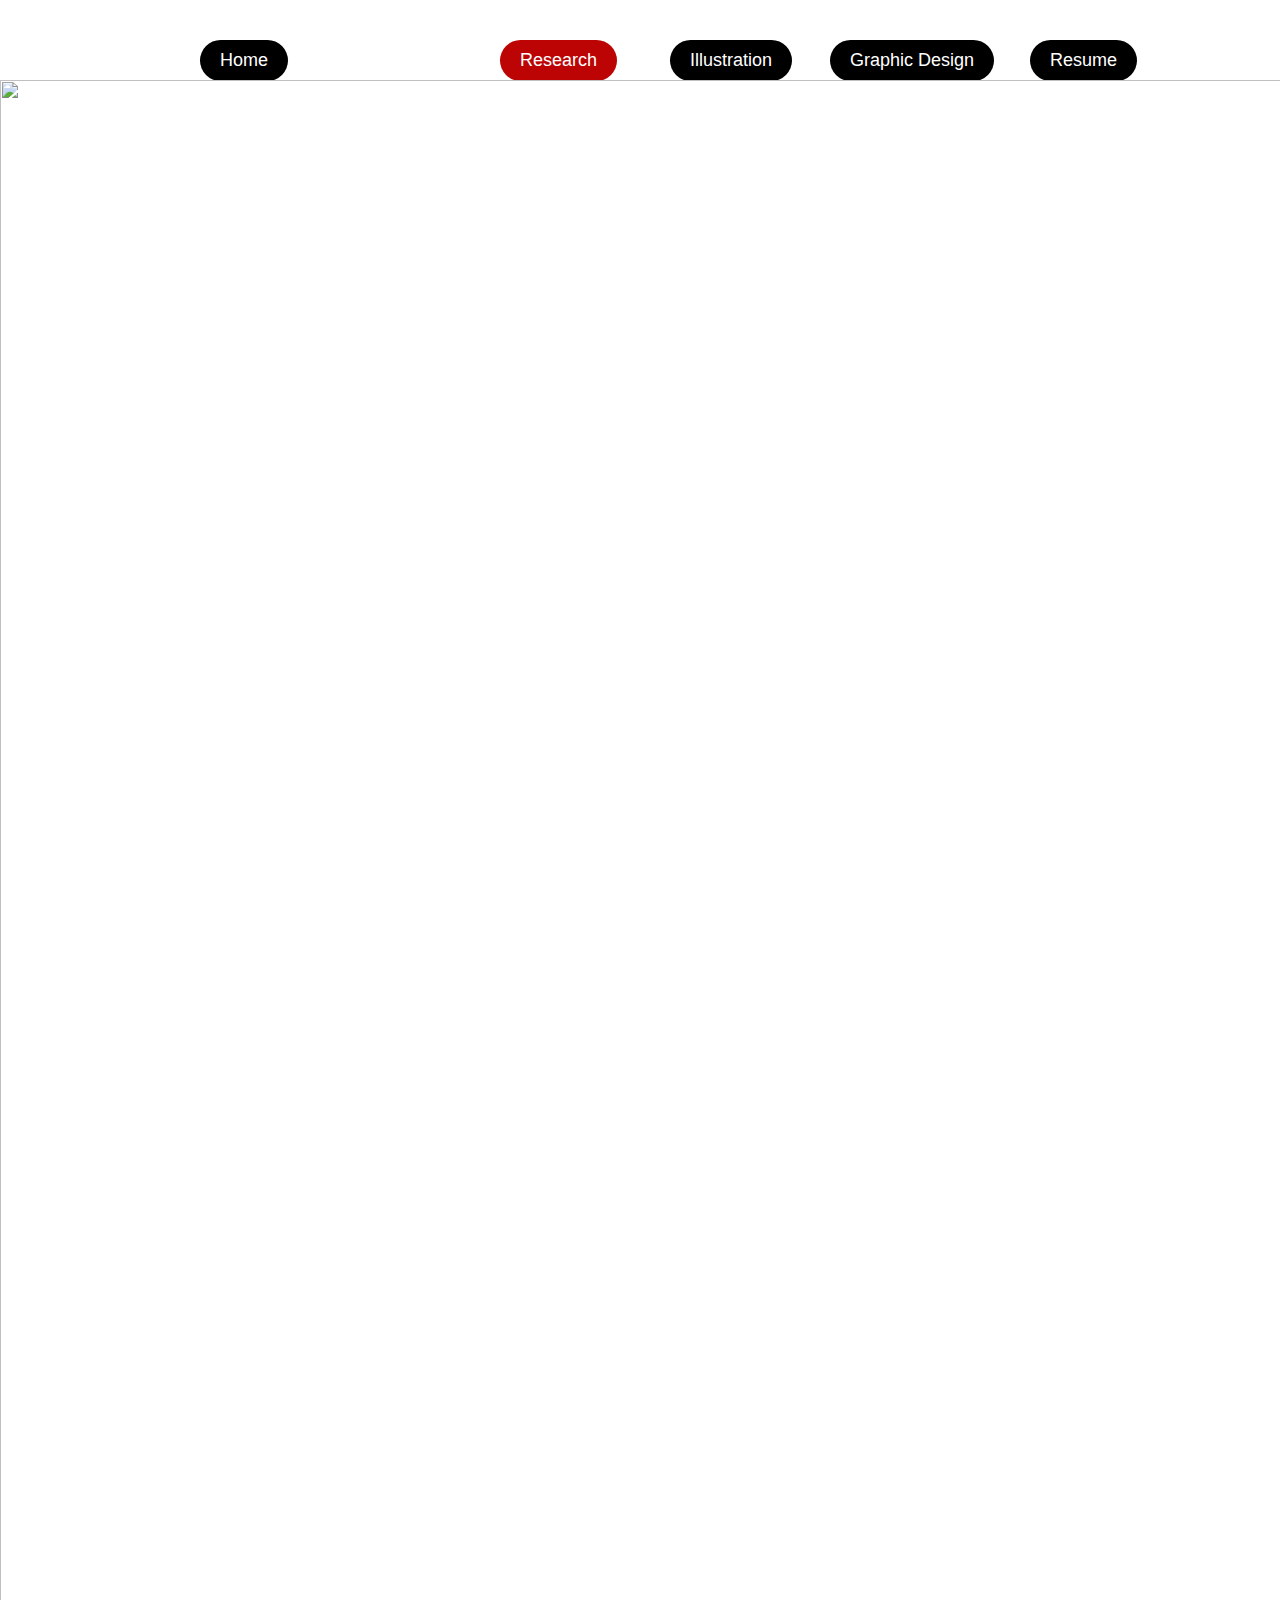
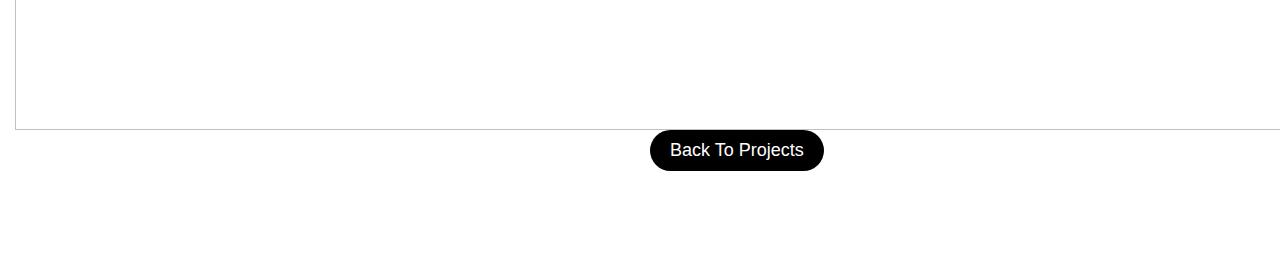
==== ame.html @ 7770cf58 "main" ====
<!DOCTYPE html>
<html>
<head>
	<meta charset="utf-8">
	<meta name="viewport" content="width=device-width, initial-scale=1">
	<title> Megha Kashyap-UX portfolio</title>
	<link rel="stylesheet" type="text/css" href="style2.css">
</head>
<body>
  
  <div id="header"> </div>

  <a href="UXportfolio.html">  <button class="home"> Home </button> </a>
  <a href="resume.html"> <button class="resume"> Resume </button> </a>
  <a href=""> <button class="res"> Research </button> </a>
  <a href="illustration.html"> <button class="ill"> Illustration </button> </a>
  <a href=""> <button class="gd"> Graphic Design </button> </a>

   
   
    </div>

<div class="ame">
    <img class="ame1" src="/Users/meghaakashyap/Documents/portfoilio/ame-05.png"> </img>
    <img class="ame2" src="/Users/meghaakashyap/Documents/portfoilio/ame-06.png"> </img>
    <img class="ame3" src="/Users/meghaakashyap/Documents/portfoilio/ame-07.png"> </img>

    <a href="research.html"> <button class="btp1"> Back To Projects </button>

</div>
---- style2.css ----
body {
            margin: 0;
            padding: 0;
            display: flex;
            justify-content: center; /* Align horizontally */
            align-items: center;    /* Align vertically */
            height: 100vh;         /* Full viewport height */
               
            box-sizing: border-box;
        }

.body {
            max-width: 90%; /* Ensure content adapts to screen size */
            padding: 20px;
            background: #f9f9f9;
            border-radius: 8px;
            box-shadow: 0 4px 6px rgba(0, 0, 0, 0.1);
        }





#header {

    height: 120px;
	width: 1500px;
	position: absolute;
	top: 0px;
	left: 0px;
	background-color: ##F1F1F1;
	
}



button{
	color: #FFFFFF;
	background-color: #000000;
	font-family: sans-serif;
	font-size: 18px;
	font-weight: normal;
	border-radius: 25px;
	border: none;
	padding: 10px 20px 10px 20px;

}

button.home {
	position: absolute;
	top: 40px;
	left: 200px;
}

.home:hover {
	background-color: #BC0404;
}

button.resume {
	position: absolute;
	top: 40px;
	left: 1030px;
}



.email:hover {
	background-color: #BC0404;
}


}

.otherwork:hover {
 background-color: #BC0404;
}

button.ow {

	position: absolute;
	top: 40px;
	left: 1520px;
}


}

.ow:hover{
	background-color: #BC0404;
}

.resume:hover{
	background-color: #BC0404;
}

button.res {
	position: absolute;
	top: 40px;
	left: 500px;
	background-color: #BC0404;
}



button.ill {
	position: absolute;
	top: 40px;
	left: 670px;
}

.ill:hover{
	background-color: #BC0404;
}




.ill:hover{
	background-color: #BC0404;
}

button.gd {
	position: absolute;
	top: 40px;
	left: 830px;
} 

.gd:hover {
	background-color: #BC0404;
}


button.gd2 {
	position: absolute;
	top: 40px;
	left: 830px;
	background-color: #BC0404;
} 




button.ill2 {
	position: absolute;
	top: 40px;
	left: 670px;
	background-color: #BC0404;
}

button.ill3 {
	position: absolute;
	top: 40px;
	left: 670px;
	
}

.ill3:hover{
	background-color: #BC0404;
}

button.res2 {
	position: absolute;
	top: 40px;
	left: 500px;
}

.res2:hover{
	background-color: #BC0404;
}







div.square1 {
	position: absolute;
	top: 150px;
	left: 0px;
	height: 290px;
	width: 1500px;
	background-color: #E6E6E6;
}


p.news {
    position: absolute;
	top: 0px;
	left: 200px;
	font-size: 40px;
	font-weight: normal;
	letter-spacing: 1px;
}


img.n1 {
	position: absolute;
	top: 30px;
	left: 600px;
	height: 230px;
	weidth: 230px;

}

p.ndes {
	position: absolute;
	top: 100px;
	left: 200px;
	font-size: 20px;
	line-height: 26px;

	
}

p.ndes1 {
	position: absolute;
	top: 100px;
	left: 200px;
	font-size: 20px;
	line-height: 26px;

	
}

img.n2 {
 
position: absolute;
	top: 30px;
	left: 930px;
	height: 230px;
	weidth: 230px;
}


.nh {
	font-weight: bold;
}








div.Publicengagements {
	position: absolute;
	left: 0px;
	top: 450px;
	height: 900px;
	width: 1500px;
	align-content: center;
	background-color: #FFFFFF;
}



p.AME {
	position: absolute;
	top: 80px;
	left: 800px;
	height: 290px;
	width: 780Px;
	font-size: 40px;
	font-weight: bold;
}


img.pe1 {
	position: absolute;
	top: 80px;
	left: 200px;
	align-content: center;
	height: 320px;
	width: 480px;
}



p.pdes {
	position: absolute;
	top: 150px;
	left: 800px;
	font-size: 18px;
	line-height: 25px;
}

p.achievement {
	position: absolute;
	top: 200px;
	left: 800px;
	font-size: 18px;
	font-style: italic;
	line-height: 25px;
	
}

.a1 {
	font-weight: bold;
}


button.vp3 {
	position: absolute;
	left: 800px;
	top: 290px;
	align-content: center;
	padding: 10px 170px 10px 170px;
}

.vp3:hover {
	background-color:#869140;
}







div.ame {
	position: absolute;
	left: 0px;
	top: 80px;
	height: 6600px;
	width: 1500px;
	align-content: center;
	background-color: #FFFFFF;
}

img.ame1 {
	position: absolute;
	top: 0px;
	left: 0px;
	align-content: center;
	height: 2300px;
	width: 1400px;
	align-content: center;
}

img.ame2 {
	position: absolute;
	top: 2300px;
	left: 0px;
	align-content: center;
	height: 2000px;
	width: 1400px;
}

img.ame3 {
	position: absolute;
	top: 4350px;
	left: 15px;
	align-content: center;
	height: 2100px;
	width: 1400px;
}

button.btp1 {
	position: absolute;
	top: 6450px;
	left: 650px;
	align-content: center;
	padding: 10px 20px 10px 20px;
	
}

.btp1:hover {
	background-color: #BC0404;
}








div.square2 {
	position: absolute;
	top: 450px;
	left: 0px;
	height: 750px;
	width: 1450px;
	background-color: #FFFFFF;

}

p.BC {
    position: absolute;
	top: 0px;
	left: 580px;
	font-size: 40px;
	font-weight: normal;
	letter-spacing: 1px;
	color: #575959;
}

img.bc1 {
	position: absolute;
	top: 150px;
	left: 200px;
	height: 500px;
	width: 370Px;
	
}


img.bc3 {
	position: absolute;
	top: 150px;
	left: 600px;
	height: 500px;
	width: 370Px;
}




p.mdes1 {
	position: absolute;
	top: 300px;
	left: 1000px;
	font-size: 19px;
	font-weight: normal;
	letter-spacing: 0px;
	line-height: 32px;
}
















div.vsp {
	position: absolute;
	top: 860px;
	left: 0px;
	height: 300px;
	width: 1400px;
	background-color: #FFFFFF;
}



p.vsp {
	position: absolute;
	top: 80px;
	left: 800px;
	height: 290px;
	width: 780Px;
	font-size: 40px;
	font-weight: bold;
}


img.vsp {
	position: absolute;
	top: 80px;
	left: 200px;
	align-content: center;
	height: 320px;
	width: 480px;
	border: grey;
	border-width: 20px;
}



p.vdes {
	position: absolute;
	top: 150px;
	left: 800px;
	font-size: 18px;
	line-height: 25px;
}

p.vachievement {
	position: absolute;
	top: 220px;
	left: 800px;
	font-size: 18px;
	font-style: italic;
	line-height: 25px;
	
}

.a1 {
	font-weight: bold;
}


button.vp4 {
	position: absolute;
	left: 800px;
	top: 290px;
	align-content: center;
	padding: 10px 170px 10px 170px;
}

.vp4:hover {
	background-color: #6F8299;
}

.b1 {
	font-weight: bold;
}




div.vsp1 {
	position: absolute;
	top: 100px;
	left: 0px;
	height: 6600px;
	width: 1500px;
	background-color: #FFFFFF;
}

img.v1 {
	position: absolute;
	top: 0px;
	left: 0px;
	align-content: center;
	height: 700px;
	width: 1500px;
}

p.vd {
	position: absolute;
	top: 1200px;
	left: 500px;
	align-content: center;
	
}

img.v2 {
	position: absolute;
	top: 750px;
	left: 400px;
	align-content: center;
	height: 400px;
	width: 600px;
}


img.v3 {
	position: absolute;
	top: 1200px;
	left: 0px;
	align-content: center;
	height: 750px;
	width: 1400px;
}


img.v4 {
	position: absolute;
	top: 1900px;
	left: 0px;
	align-content: center;
	height: 700px;
	width: 1400px;
}


img.v5 {
	position: absolute;
	top: 2600px;
	left: 0px;
	align-content: center;
	height: 1900px;
	width: 1400px;
}

img.v6 {
	position: absolute;
	top: 4500px;
	left: 20px;
	align-content: center;
	height: 1900px;
	width: 1400px;
}











div.footer2 {
	height: 100px;
	width: 1500px;
	position: absolute;
	top: 1500px;
	left: 0px;
	background-color: #FFFFFF;
}

p.l {

	font-size: 18px;
	position: absolute;
	top: 20px;
	left: 150px;
}

p.g {
	font-size: 18px;
	position: absolute;
	top: 20px;
	left: 300px;
}

p.i {
	font-size: 18px;
	position: absolute;
	top: 20px;
	left: 600px;
}

p.p{
	font-size: 18px;
	position: absolute;
	top: 20px;
	left: 745px;
}









div.footer3 {
	height: 100px;
	width: 1500px;
	position: absolute;
	top: 2450px;
	left: 0px;
	background-color: #FFFFFF;
}

p.l {

	font-size: 18px;
	position: absolute;
	top: 20px;
	left: 150px;
}

p.g {
	font-size: 18px;
	position: absolute;
	top: 20px;
	left: 300px;
}

p.i {
	font-size: 18px;
	position: absolute;
	top: 20px;
	left: 600px;
}

p.p{
	font-size: 18px;
	position: absolute;
	top: 20px;
	left: 745px;
}








div.footer5 {
	height: 100px;
	width: 1400px;
	position: absolute;
	top: 750px;
	left: 0px;
	background-color: #FFFFFF;
}

p.l {

	font-size: 18px;
	position: absolute;
	top: 20px;
	left: 150px;
}

p.g {
	font-size: 18px;
	position: absolute;
	top: 20px;
	left: 300px;
}

p.i {
	font-size: 18px;
	position: absolute;
	top: 20px;
	left: 600px;
}

p.p{
	font-size: 18px;
	position: absolute;
	top: 20px;
	left: 745px;
}














div.exhibits {
	position: absolute;
	left: 0px;
	top: 1200px;
	height: 1300px;
	width: 1500px;
	align-content: center;
	background-color: #F1F1F1;
}



p.exname {
	position: absolute;
	top: 50px;
	left: 800px;
	font-size: 35px;
	font-weight: bold;
	align-content: center;
}

p.exdes {
	position: absolute;
	top: 150px;
	left: 800px;
	font-size: 18px;
	line-height: 25px;
}

p.exorg {
	position: absolute;
	top: 220px;
	left: 800px;
	font-size: 18px;
	font-style: italic;
	line-height: 25px;
}

.ex1 {
	font-weight: bold;
}

.ex2 {
	font-weight: bold;
}

img.ex{
	position: absolute;
	top: 80px;
	left: 200px;
	align-content: center;
	height: 300px;
	width: 450px;
}

button.vp4 {
	position: absolute;
	left: 800px;
	top: 330px;
	align-content: center;
	padding: 10px 155px 10px 155px;
}

.vp4:hover {
	background-color: #9D6B45;
}

img.a4c1 {
	position: absolute;
	top: 150px;
	align-content: center;
	height: 3350px;
	width: 1450Px;
}

img.a4c2 {
	position: absolute;
	top: 3600px;
	align-content: center;
	height: 3200px;
	width: 1450Px;
}

img.a4c3 {
	position: absolute;
	top: 6700px;
	align-content: center;
	height: 2400px;
	width: 1450Px;
}

button.btp3 {
	position: absolute;
	left: 500px;
	top: 9050px;
	align-content: center;
	padding: 10px 140px 10px 140px;
}

.btp3:hover {
background-color: #BC0404;
}









div.gdes {
	position: absolute;
	left: 0px;
	top: 150px;
	height: 500px;
	width: 1500px;
	align-content: center;
	background-color: #F1F1F1;
}


p.ds {
	position: absolute;
	top: 100px;
	left: 800px;
	font-size: 30px;
	font-weight: normal;
	letter-spacing: 0.2px;
	line-height: 24px;
	font-weight: bold;
}

p.dsdes {
	position: absolute;
	top: 150px;
	left: 800px;
	font-size: 16px;

}

img.ds {
	position: absolute;
	top: 80px;
	left: 150px;
	align-content: center;
	height: 280px;
	width: 570px;
}

p.dsorg {
	position: absolute;
	top: 200px;
	left: 800px;
	font-size: 16px;
	font-weight: bold;

}

button.vp7 {
	position: absolute;
	top: 260px;
	left: 800px;
	padding: 10px 155px 10px 155px;
}

.vp7:hover{
	background-color: #A0BA64;
}

div.gdes1 {
	position: absolute;
	left: 0px;
	top: 150px;
	height: 6500px;
	width: 1500px;
	align-content: center;
	background-color: #FFFFFF;
}

img.ds1 {
	position: absolute;
	top: 100px;
	align-content: center;
	height: 2000px;
	width: 1450Px;
}

img.ds2 {
	position: absolute;
	top: 2100px;
	align-content: center;
	height: 2000px;
	width: 1450Px;
}

img.ds3 {
	position: absolute;
	top: 4100px;
	align-content: center;
	height: 2000px;
	width: 1450Px;
}


button.btp5 {
	position: absolute;
	top: 6300px;
	left: 650px;
	padding: 10px 20px 10px 20px;
}

.btp5:hover {
	background-color: #BC0404;
}










button.vs1 {
	
	position: absolute;
	top: 660px;
	left: 800px;
	padding: 10px 155px 10px 155px;
}

.vs1:hover {
	background-color: #69989F;
}

h2 {
	position: absolute;
	top: 30px;
	left: 500px;
	font-size: 40px;
	font-weight: normal;
	letter-spacing: 1px;
}


img.fr1 {
	position: absolute;
	top: 150px;
	align-content: center;
	height: 3350px;
	width: 1450Px;
}

img.fr2 {
	position: absolute;
	top: 3500px;
	align-content: center;
	height: 3350px;
	width: 1450Px;
}

img.fr3 {
	position: absolute;
	top: 6800px;
	align-content: center;
	height: 3350px;
	width: 1450Px;
}








img.vs {
	position: absolute;
	top: 880px;
	left: 200px;
	height: 290px;
	width: 450Px;
}

p.vs {
	position: absolute;
	top: 880px;
	left: 800px;
	font-size: 30px;
	font-weight: normal;
	letter-spacing: 0.2px;
	line-height: 24px;
	font-weight: bold;
}

p.vsdes {
	position: absolute;
	top: 930px;
	left: 800px;
	font-size: 18px;
	font-weight: normal;
	letter-spacing: 0px;
	line-height: 24px;
}



button.vp6 {
	
	position: absolute;
	top: 1070px;
	left: 800px;
	padding: 10px 155px 10px 155px;
}

.vp6:hover {
	background-color: #69989F;
}

.vsb {
	font-weight: bold;
}






p.rs {
	position: absolute;
	top: 500px;
	left: 800px;
	font-size: 30px;
	font-weight: normal;
	letter-spacing: 0.2px;
	line-height: 24px;
	font-weight: bold;
}

p.rsdes {
	position: absolute;
	top: 550px;
	left: 800px;
	font-size: 18px;
	font-weight: normal;
	letter-spacing: 0px;
	line-height: 24px;
}

.rsb {
font-weight: bold;
}



button.vp5 {
	
	position: absolute;
	top: 700px;
	left: 800px;
	padding: 10px 155px 10px 155px;
}

.vp5:hover {
	background-color: #99C5C5;
}

img.rs {
	position: absolute;
	top: 490px;
	left: 200px;
	height: 290px;
	width: 450Px;
}

img.val1 {
	position: absolute;
	top: 150px;
	align-content: center;
	height: 1750px;
	width: 1450Px;
}

img.val2 {
	position: absolute;
	top: 1800px;
	align-content: center;
	height: 1800px;
	width: 1450Px;
}

img.val3 {
	position: absolute;
	top: 3650px;
	align-content: center;
	height: 2400px;
	width: 1450Px;
}

button.btp4 {
	position: absolute;
	left: 500px;
	top: 6100px;
	align-content: center;
	padding: 10px 140px 10px 140px;
}

.btp4:hover {
	background-color: #BC0404;
}

button.btp2 {
	position: absolute;
	left: 500px;
	top: 10100px;
	align-content: center;
	padding: 10px 140px 10px 140px;
}

.btp2:hover {
	background-color: #BC0404;
}
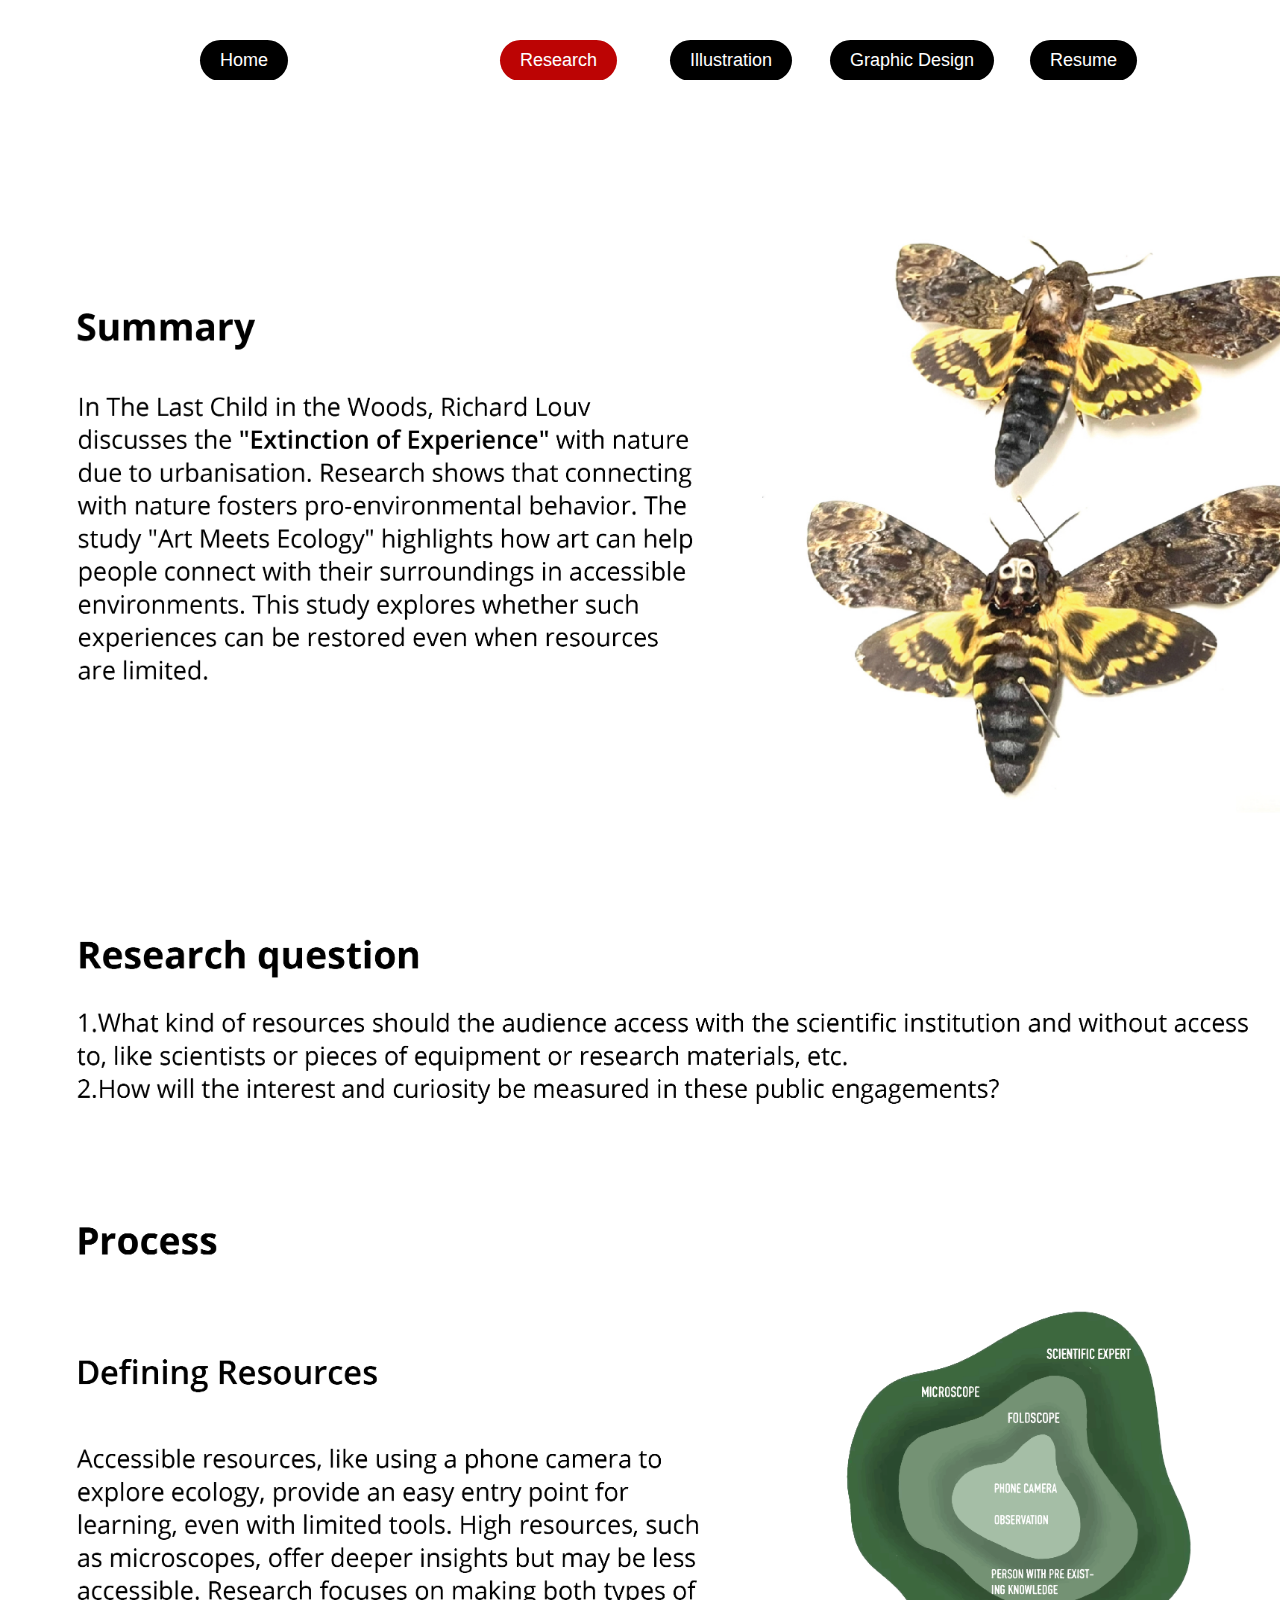
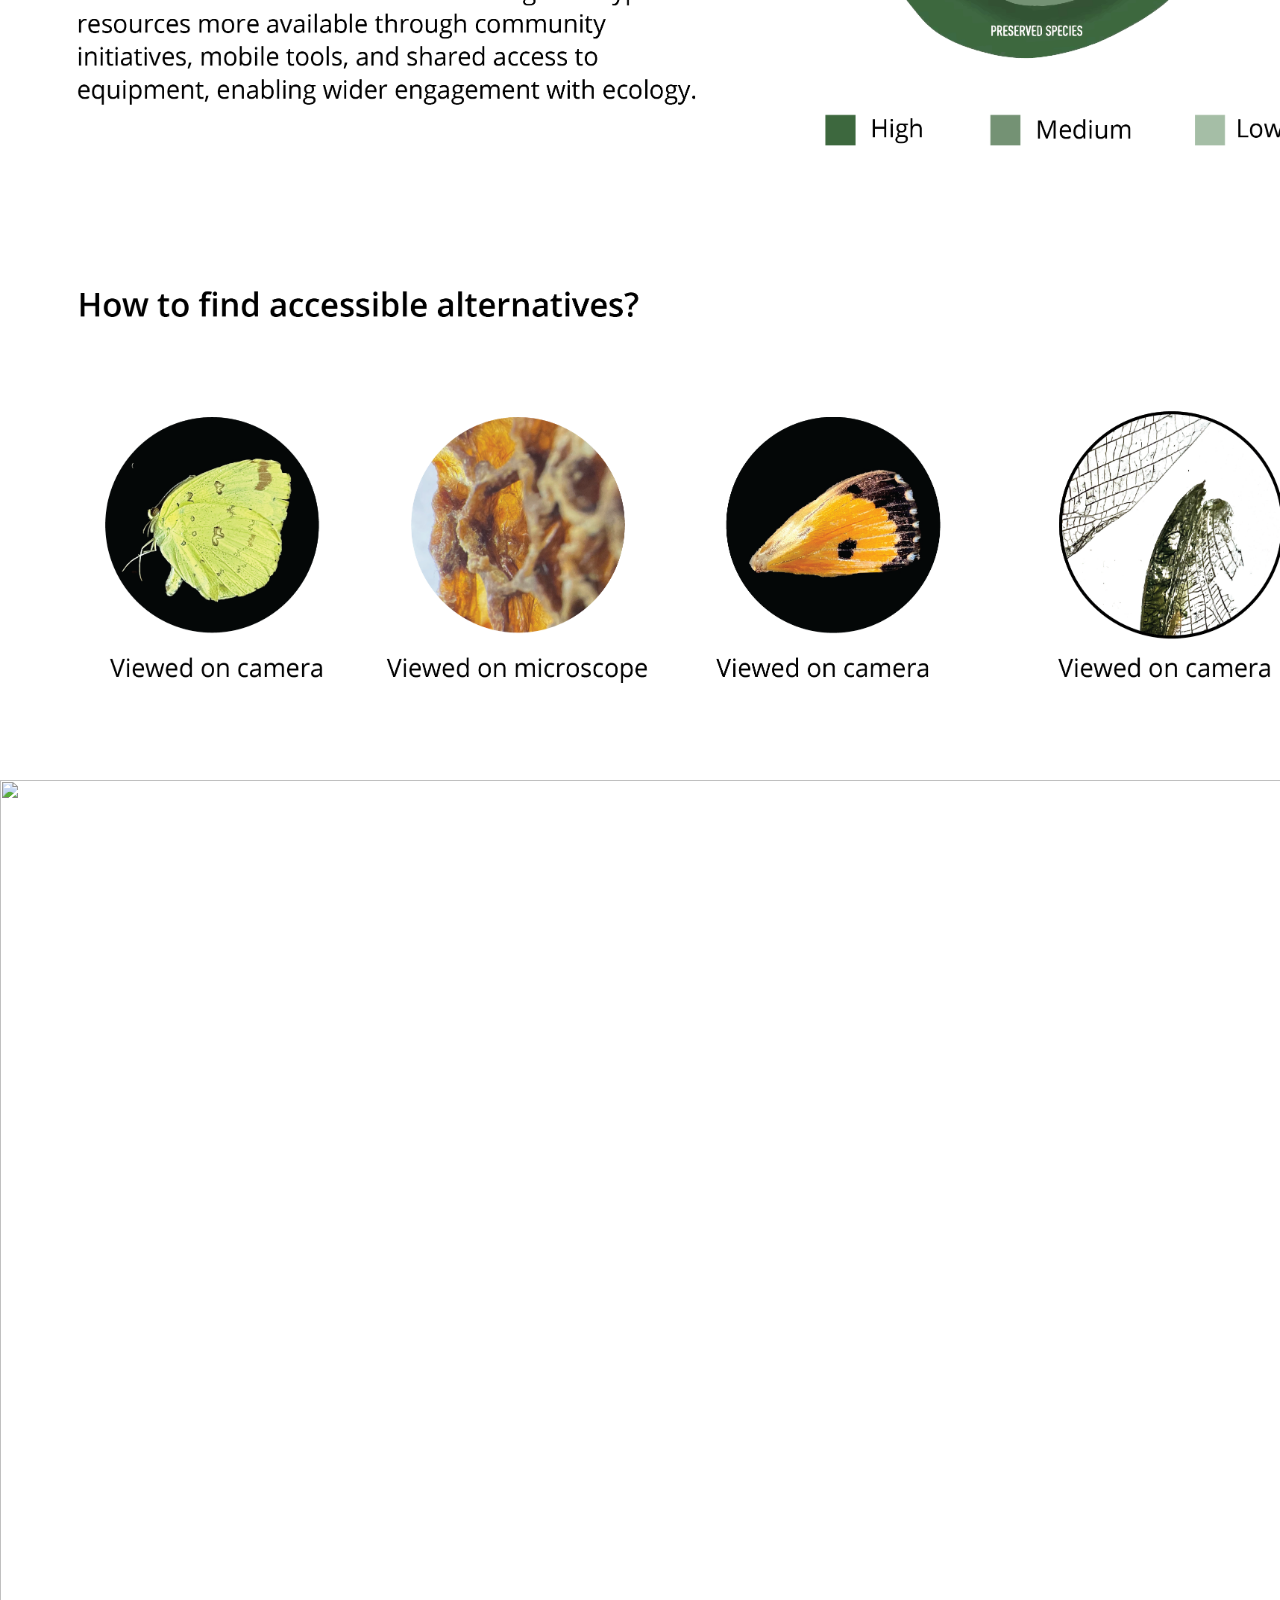
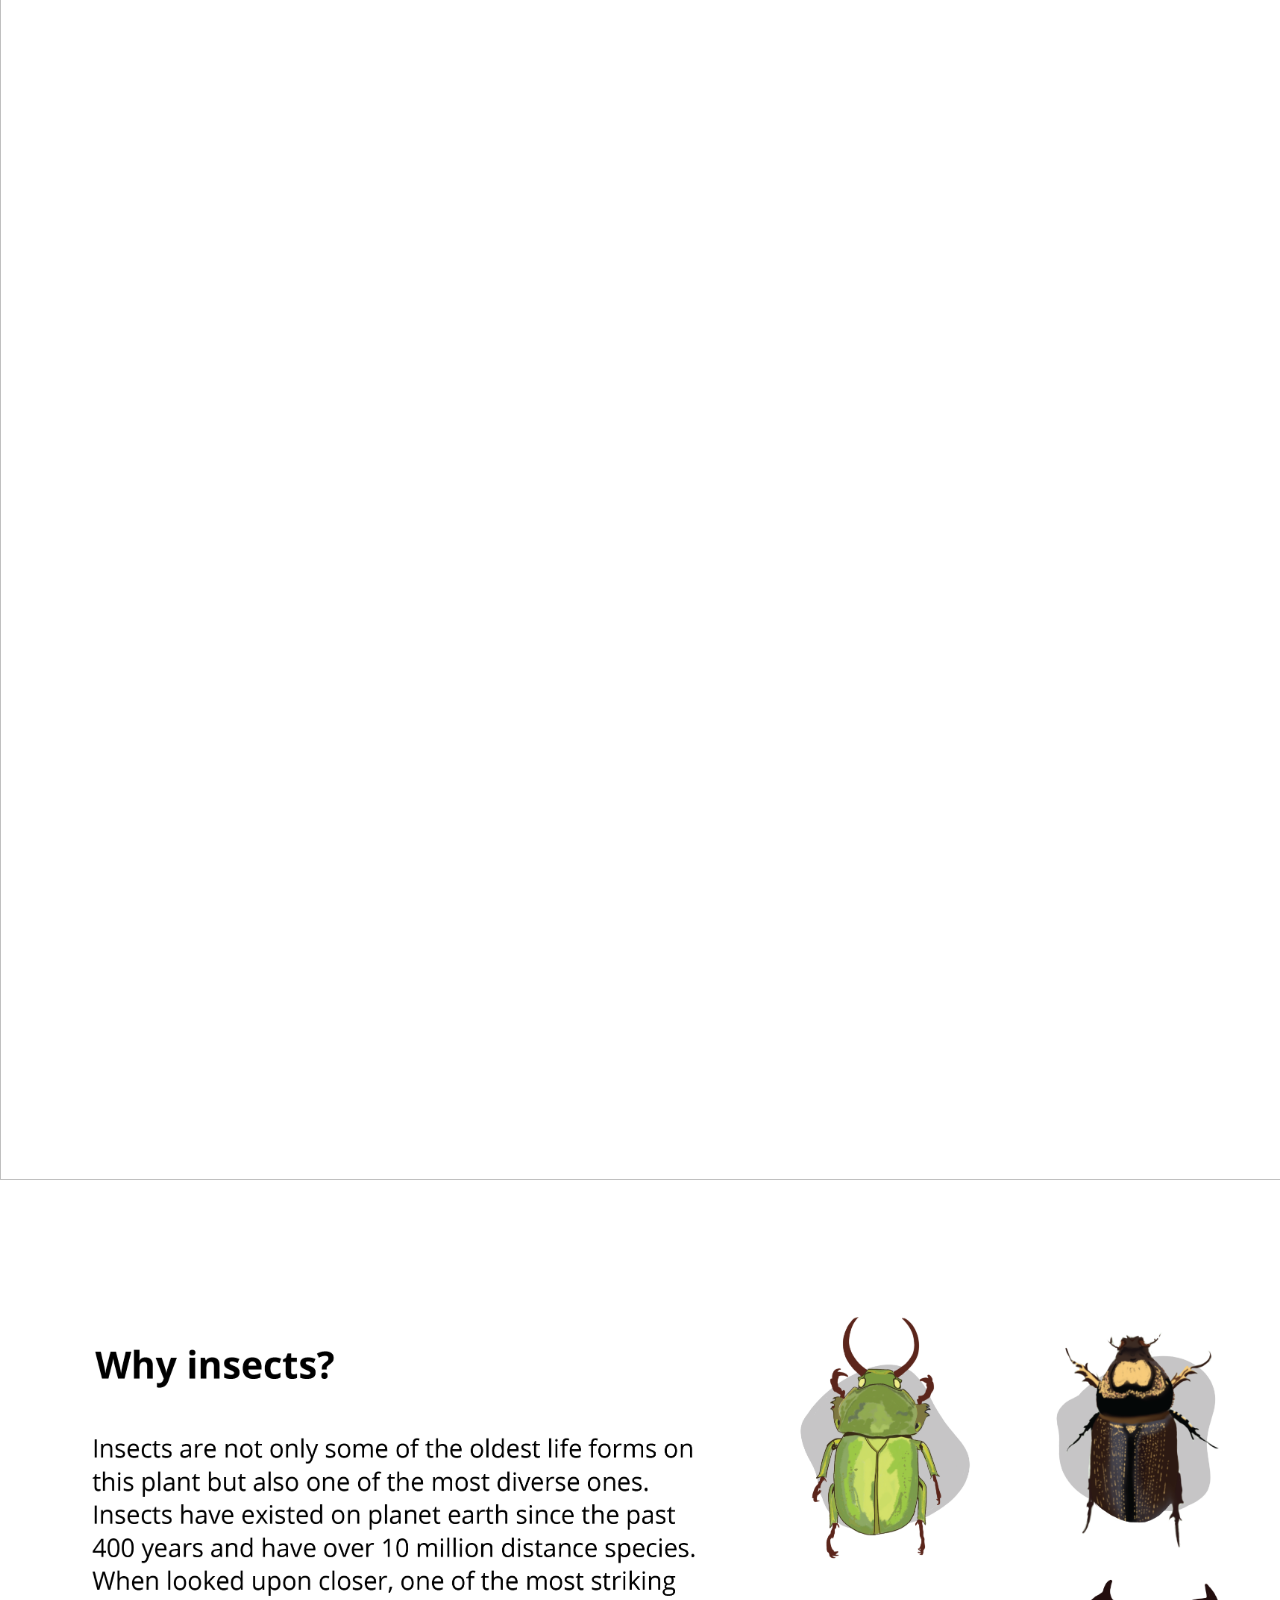
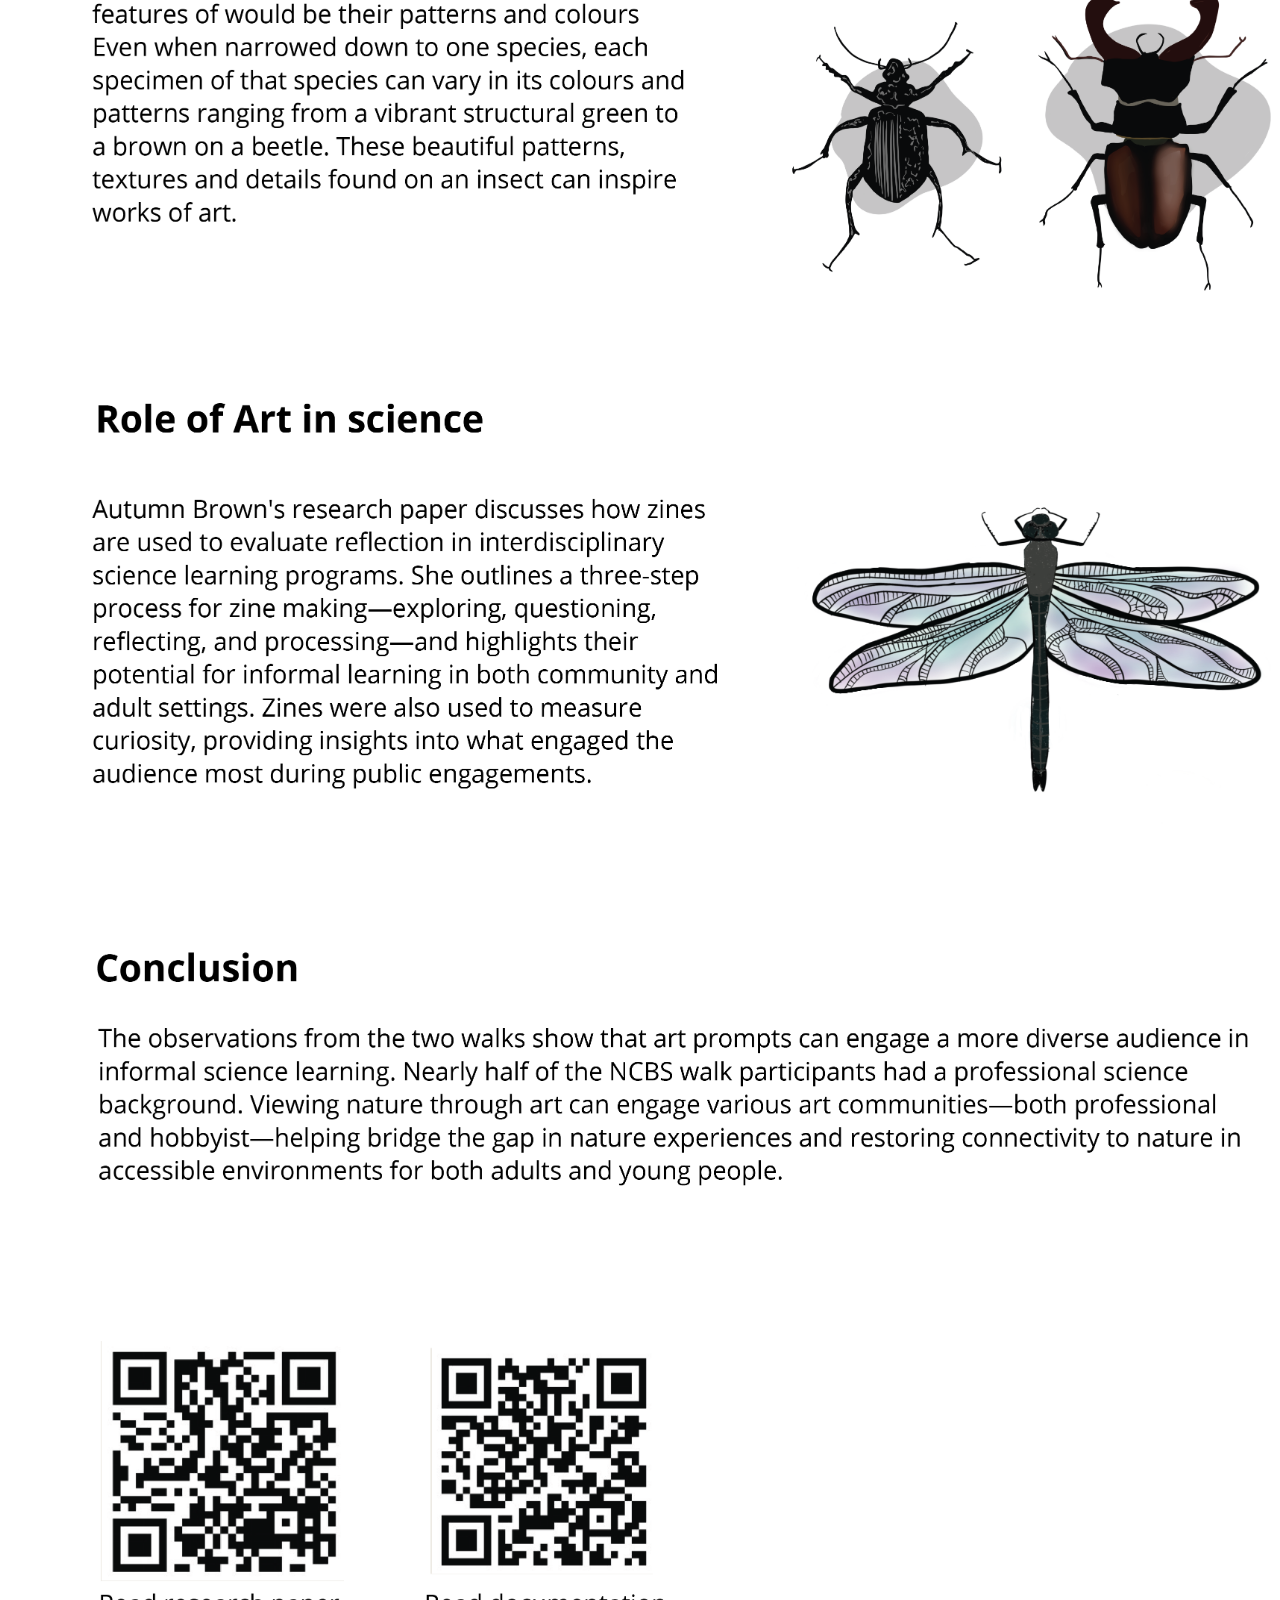
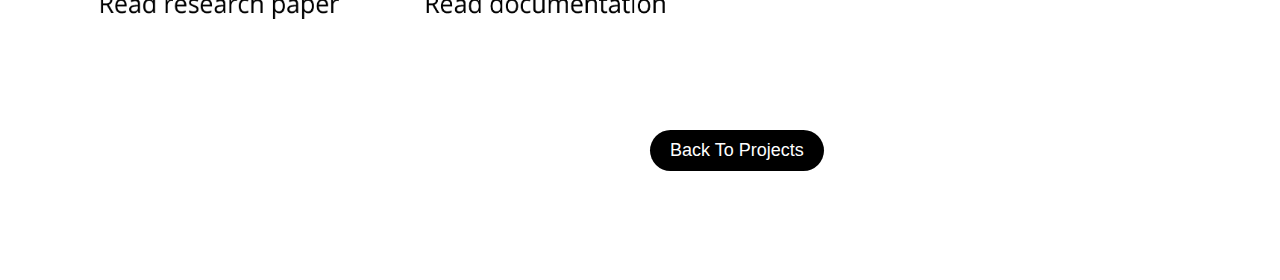
==== commit 76330f5f: "Update ame.html" ====
--- a/ame.html
+++ b/ame.html
@@ -12,19 +12,19 @@
 
   <a href="UXportfolio.html">  <button class="home"> Home </button> </a>
   <a href="resume.html"> <button class="resume"> Resume </button> </a>
-  <a href=""> <button class="res"> Research </button> </a>
+  <a href="research.html"> <button class="res"> Research </button> </a>
   <a href="illustration.html"> <button class="ill"> Illustration </button> </a>
-  <a href=""> <button class="gd"> Graphic Design </button> </a>
+  <a href="graphicdesign.html"> <button class="gd"> Graphic Design </button> </a>
 
    
    
     </div>
 
 <div class="ame">
-    <img class="ame1" src="/Users/meghaakashyap/Documents/portfoilio/ame-05.png"> </img>
-    <img class="ame2" src="/Users/meghaakashyap/Documents/portfoilio/ame-06.png"> </img>
-    <img class="ame3" src="/Users/meghaakashyap/Documents/portfoilio/ame-07.png"> </img>
+    <img class="ame1" src="ame-05.png"> </img>
+    <img class="ame2" src="ame-06.png"> </img>
+    <img class="ame3" src="ame-07.png"> </img>
 
     <a href="research.html"> <button class="btp1"> Back To Projects </button>
 
-</div>+</div>
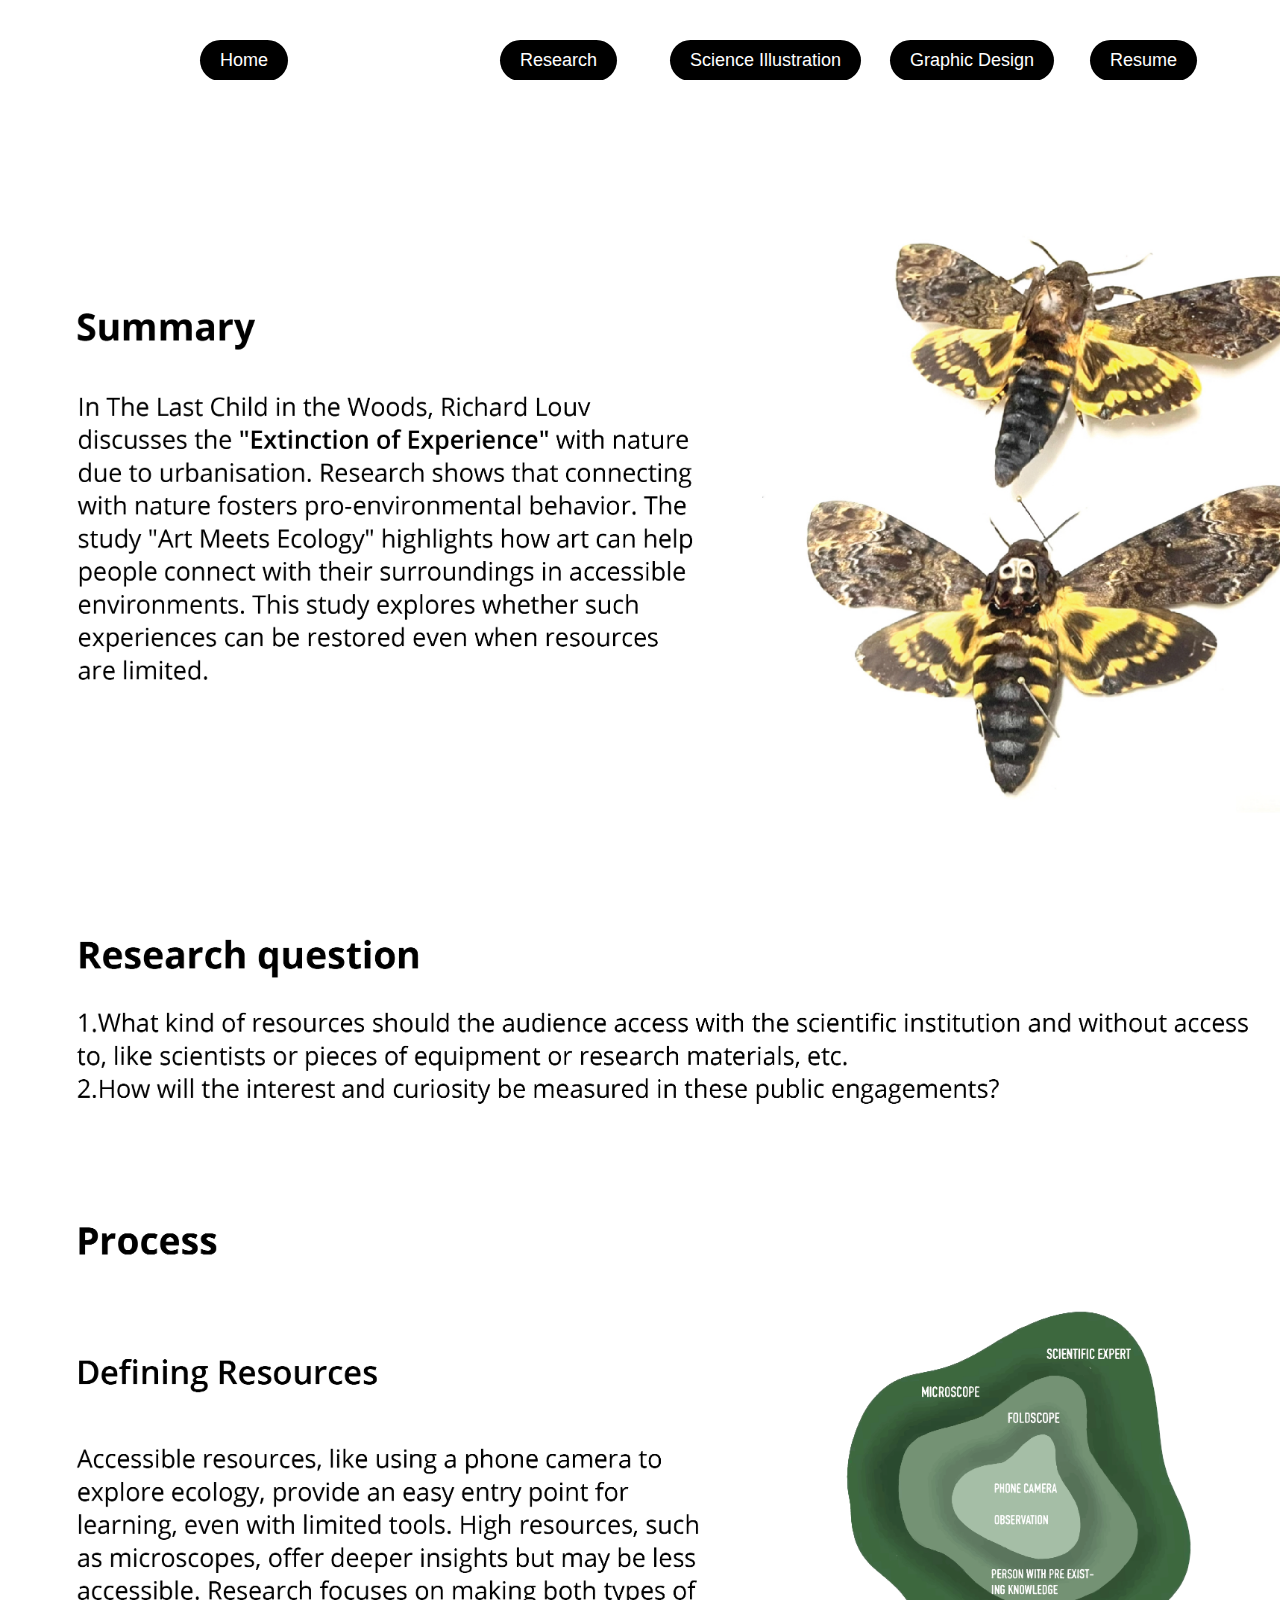
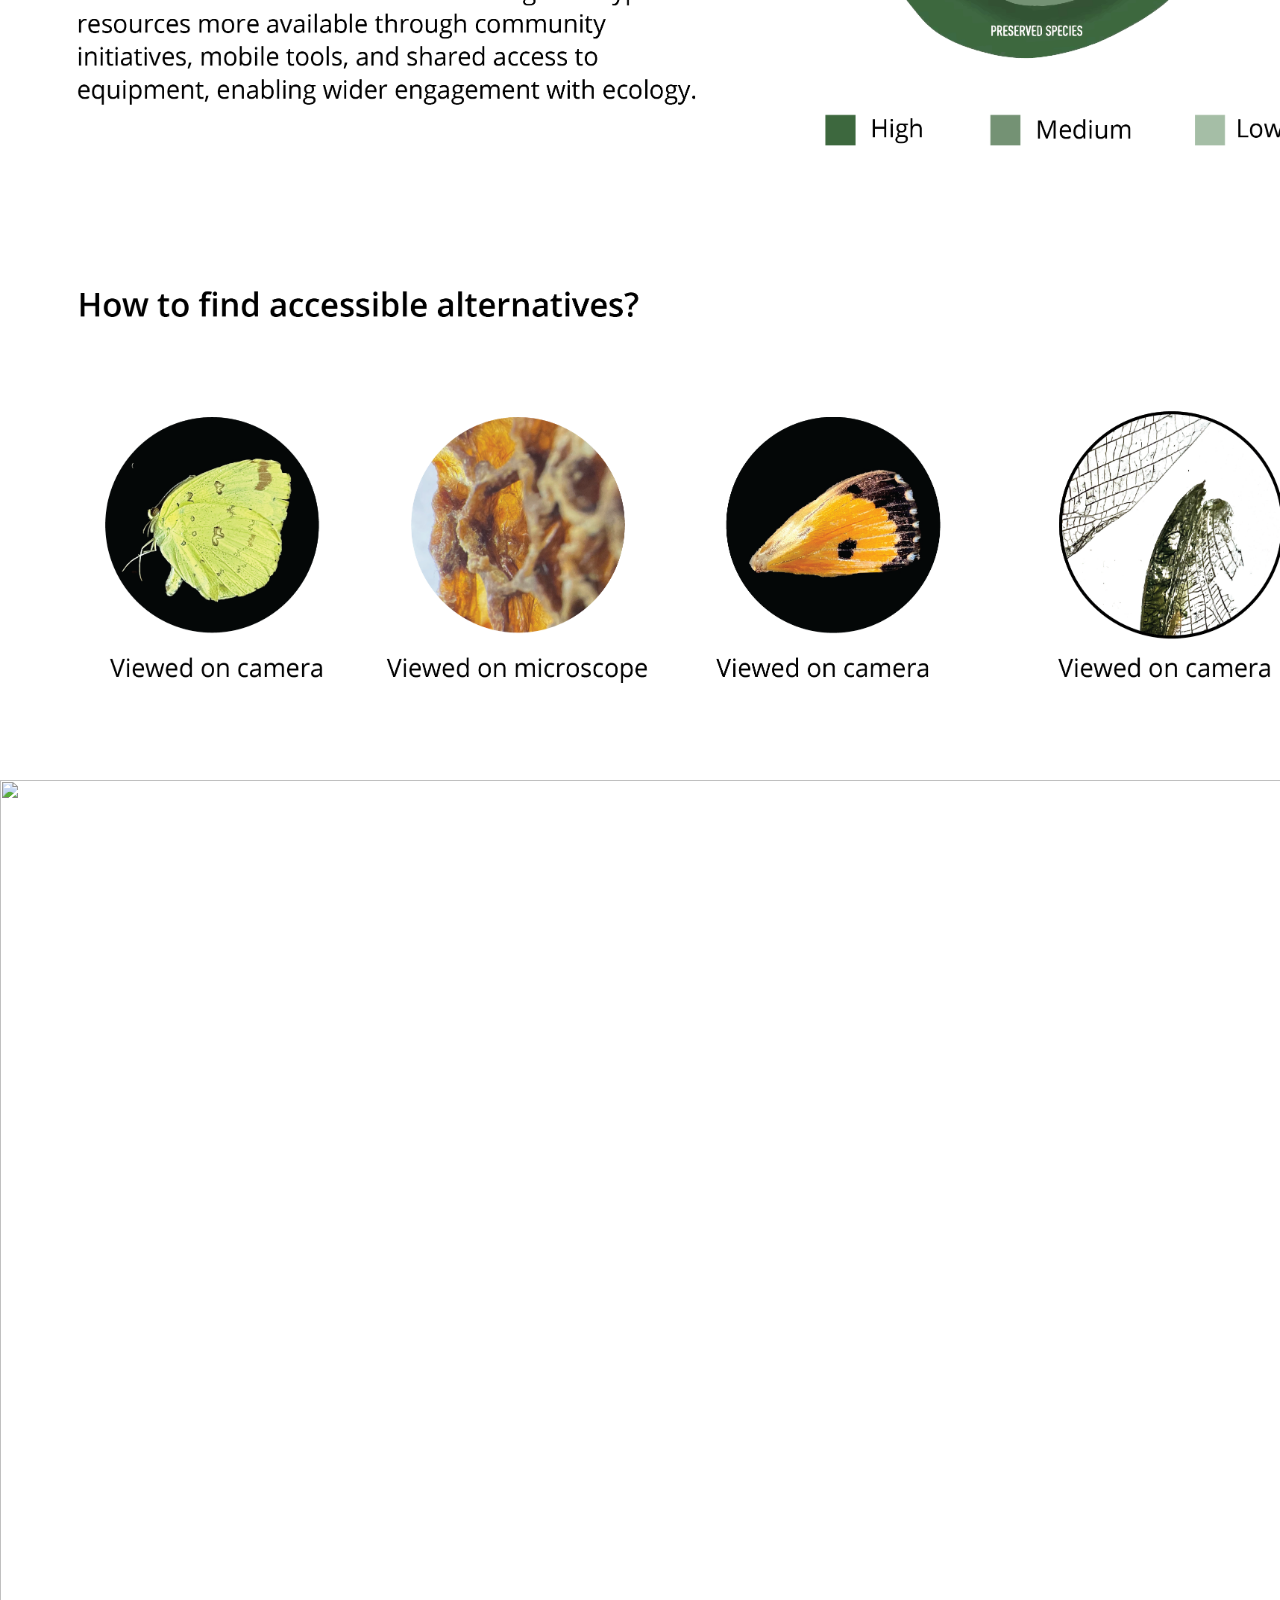
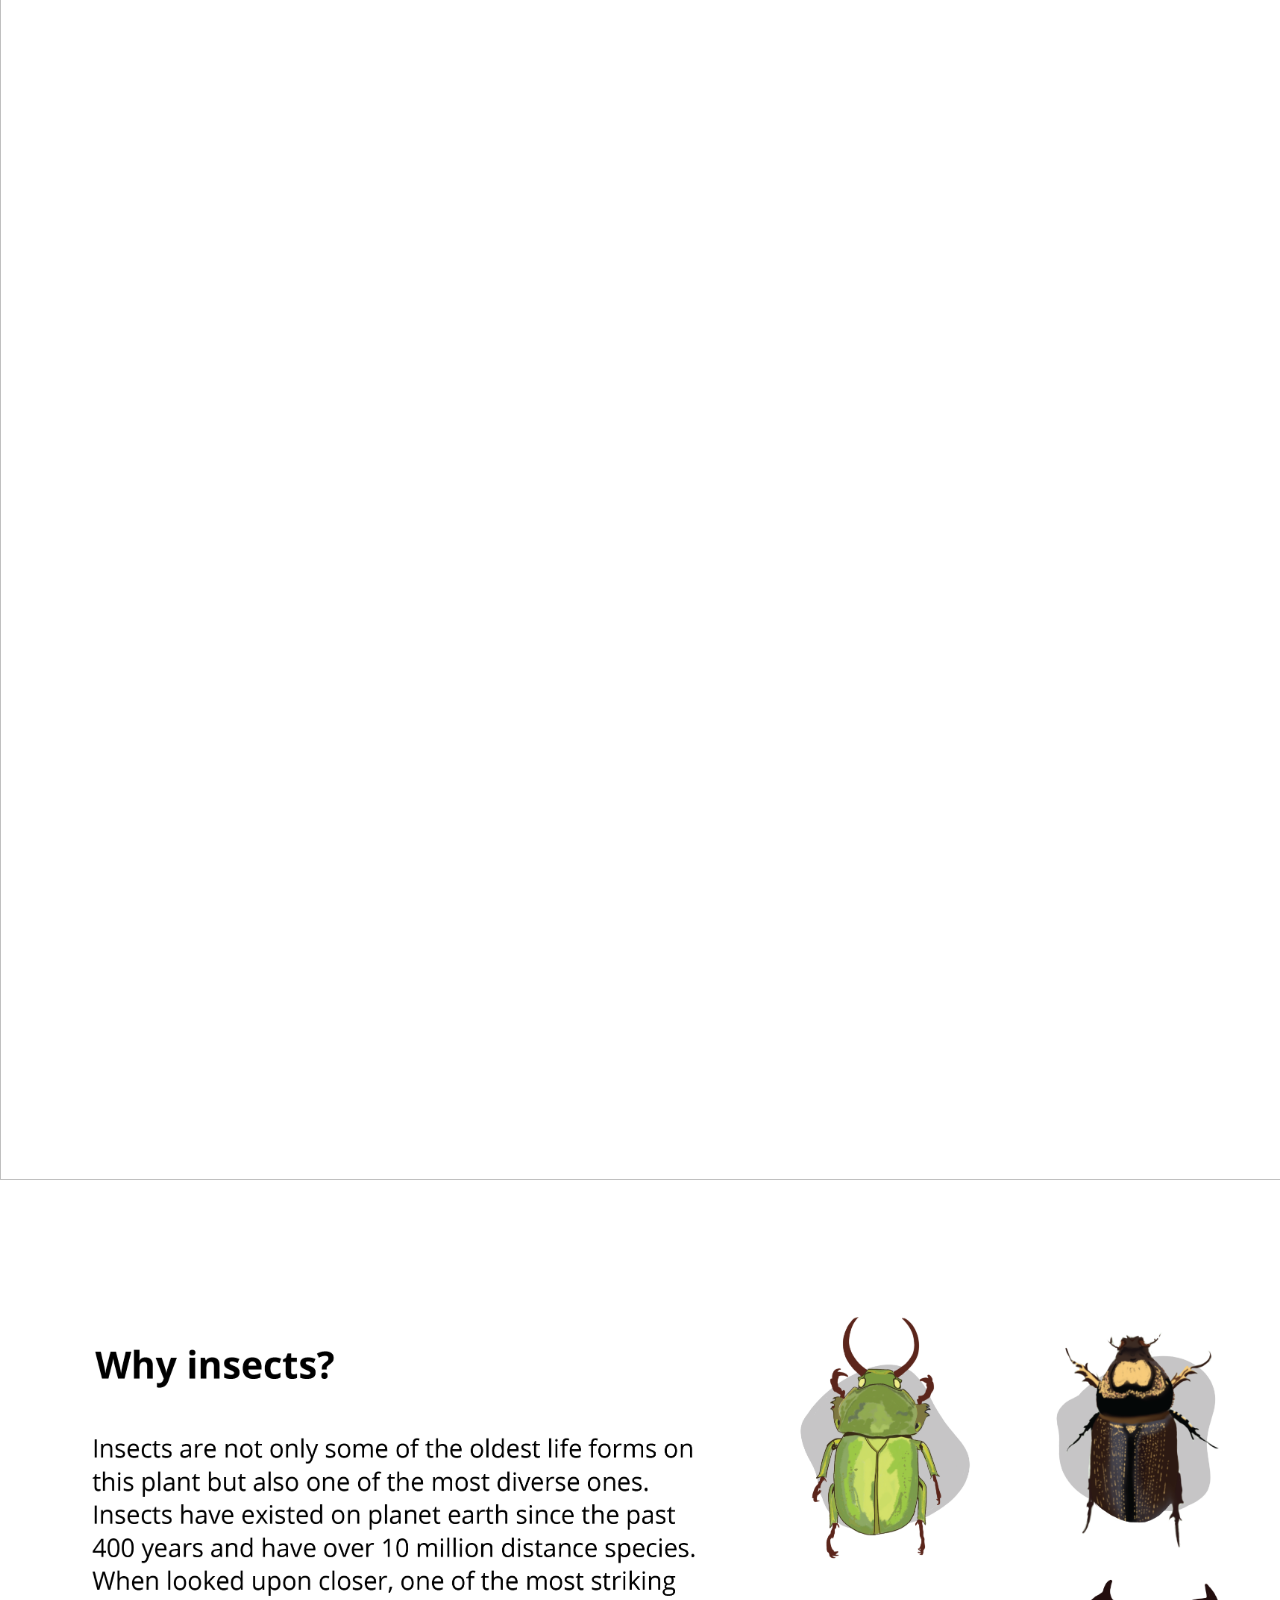
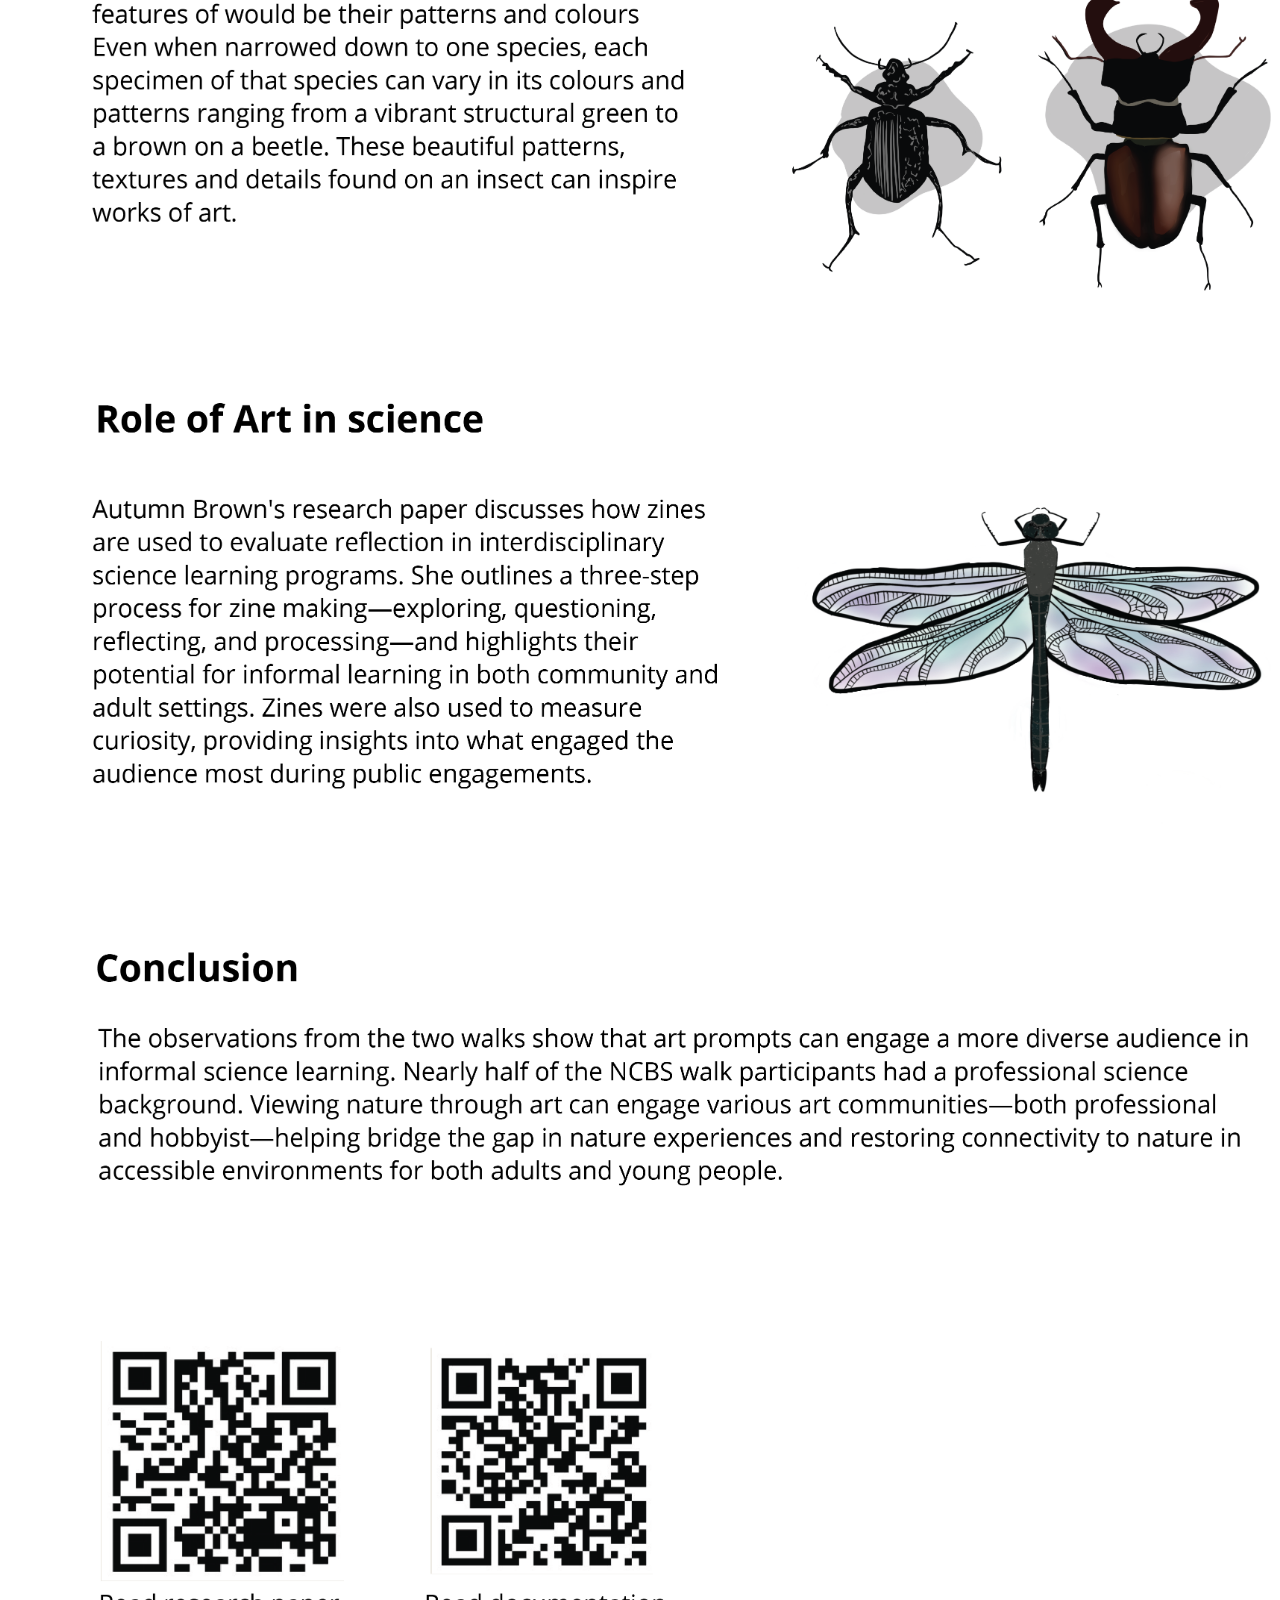
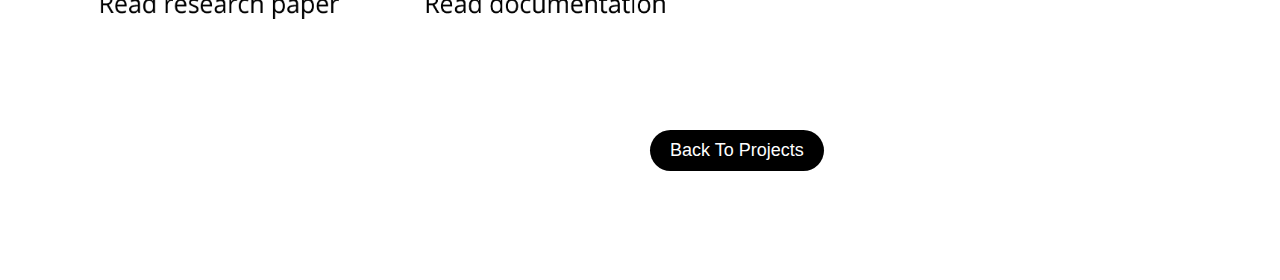
==== commit 5e3cd9b1: "Update ame.html" ====
--- a/ame.html
+++ b/ame.html
@@ -13,7 +13,7 @@
   <a href="UXportfolio.html">  <button class="home"> Home </button> </a>
   <a href="resume.html"> <button class="resume"> Resume </button> </a>
   <a href="research.html"> <button class="res"> Research </button> </a>
-  <a href="illustration.html"> <button class="ill"> Illustration </button> </a>
+  <a href="illustration.html"> <button class="ill"> Science Illustration </button> </a>
   <a href="graphicdesign.html"> <button class="gd"> Graphic Design </button> </a>
 
    
--- a/style2.css
+++ b/style2.css
@@ -59,7 +59,7 @@
 button.resume {
 	position: absolute;
 	top: 40px;
-	left: 1030px;
+	left: 1090px;
 }
 
 
@@ -97,10 +97,12 @@
 	position: absolute;
 	top: 40px;
 	left: 500px;
-	background-color: #BC0404;
-}
-
-
+	
+}
+
+.res:hover {
+	background-color: #BC0404;
+}
 
 button.ill {
 	position: absolute;
@@ -122,7 +124,7 @@
 button.gd {
 	position: absolute;
 	top: 40px;
-	left: 830px;
+	left: 890px;
 } 
 
 .gd:hover {
@@ -133,7 +135,7 @@
 button.gd2 {
 	position: absolute;
 	top: 40px;
-	left: 830px;
+	left: 890px;
 	background-color: #BC0404;
 } 
 
@@ -608,7 +610,7 @@
 	height: 100px;
 	width: 1500px;
 	position: absolute;
-	top: 1500px;
+	top: 1350px;
 	left: 0px;
 	background-color: #FFFFFF;
 }
@@ -1169,4 +1171,4 @@
 
 .btp2:hover {
 	background-color: #BC0404;
-}+}
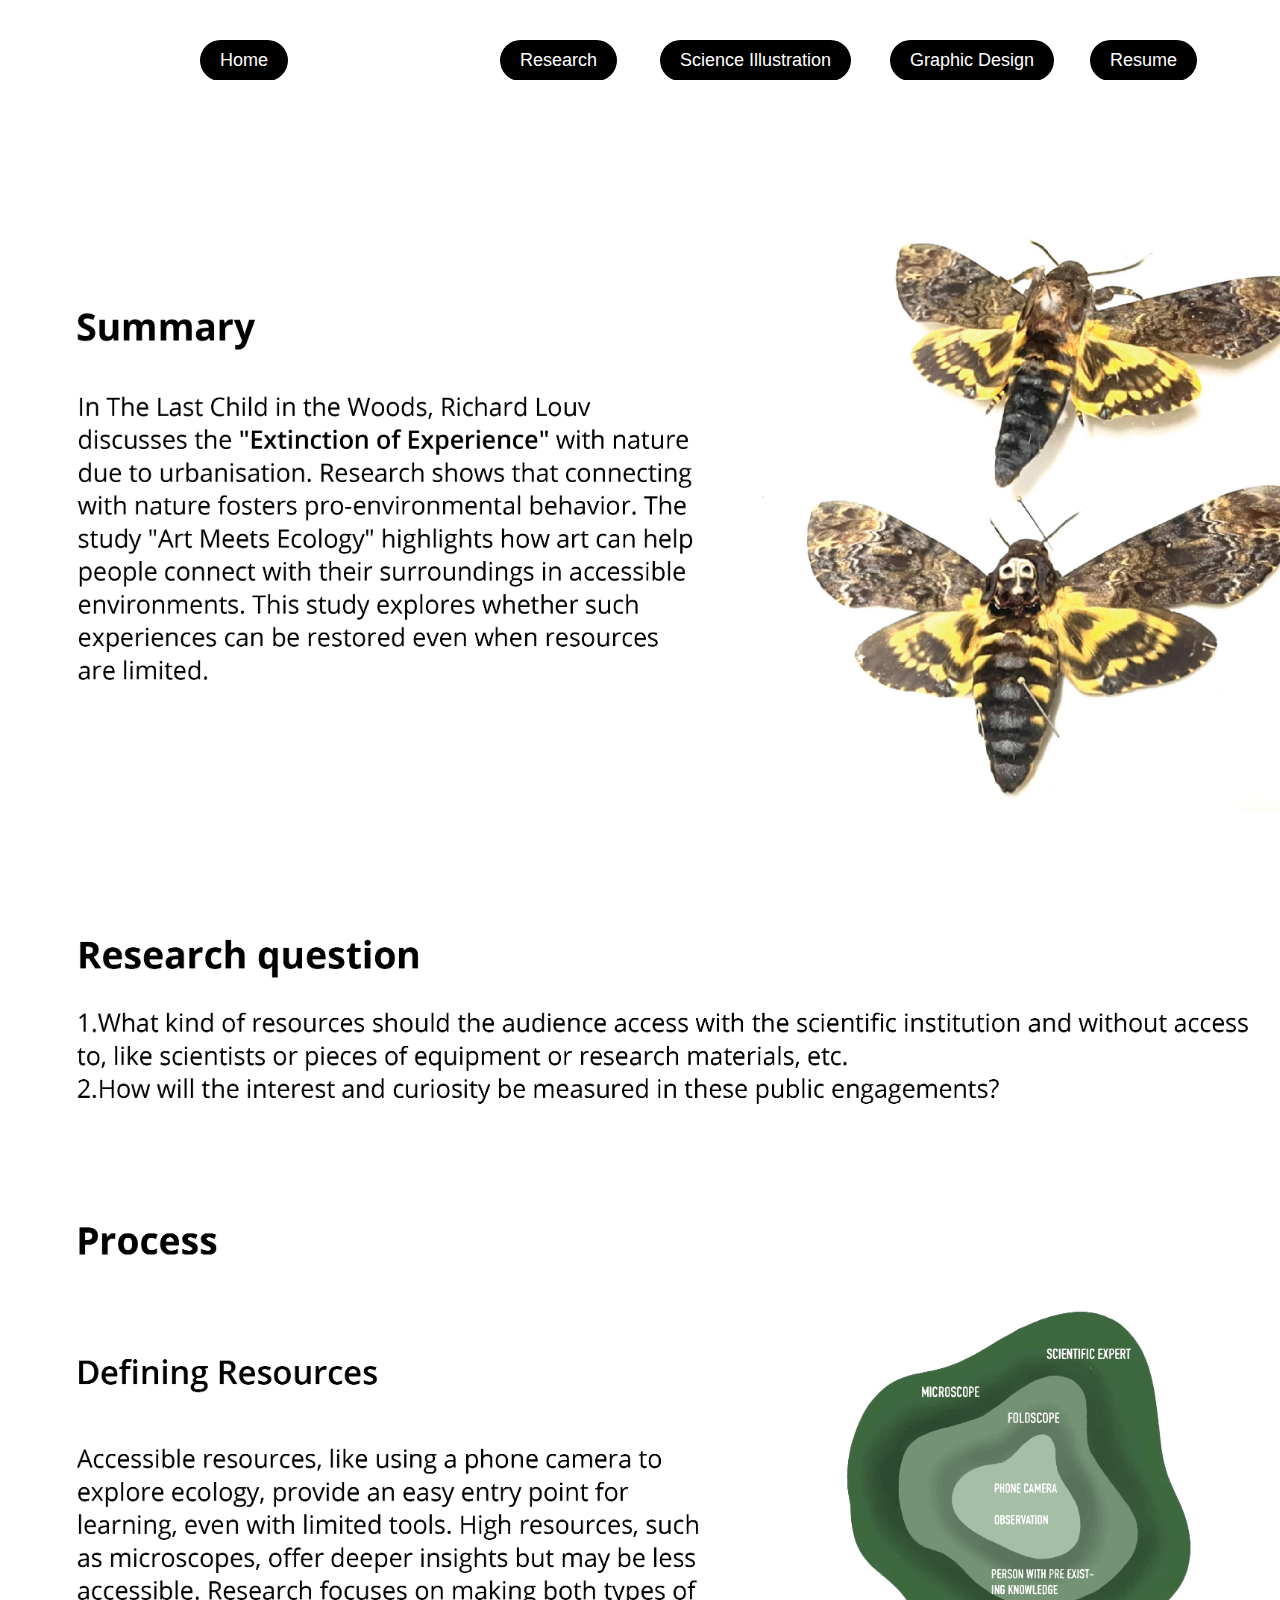
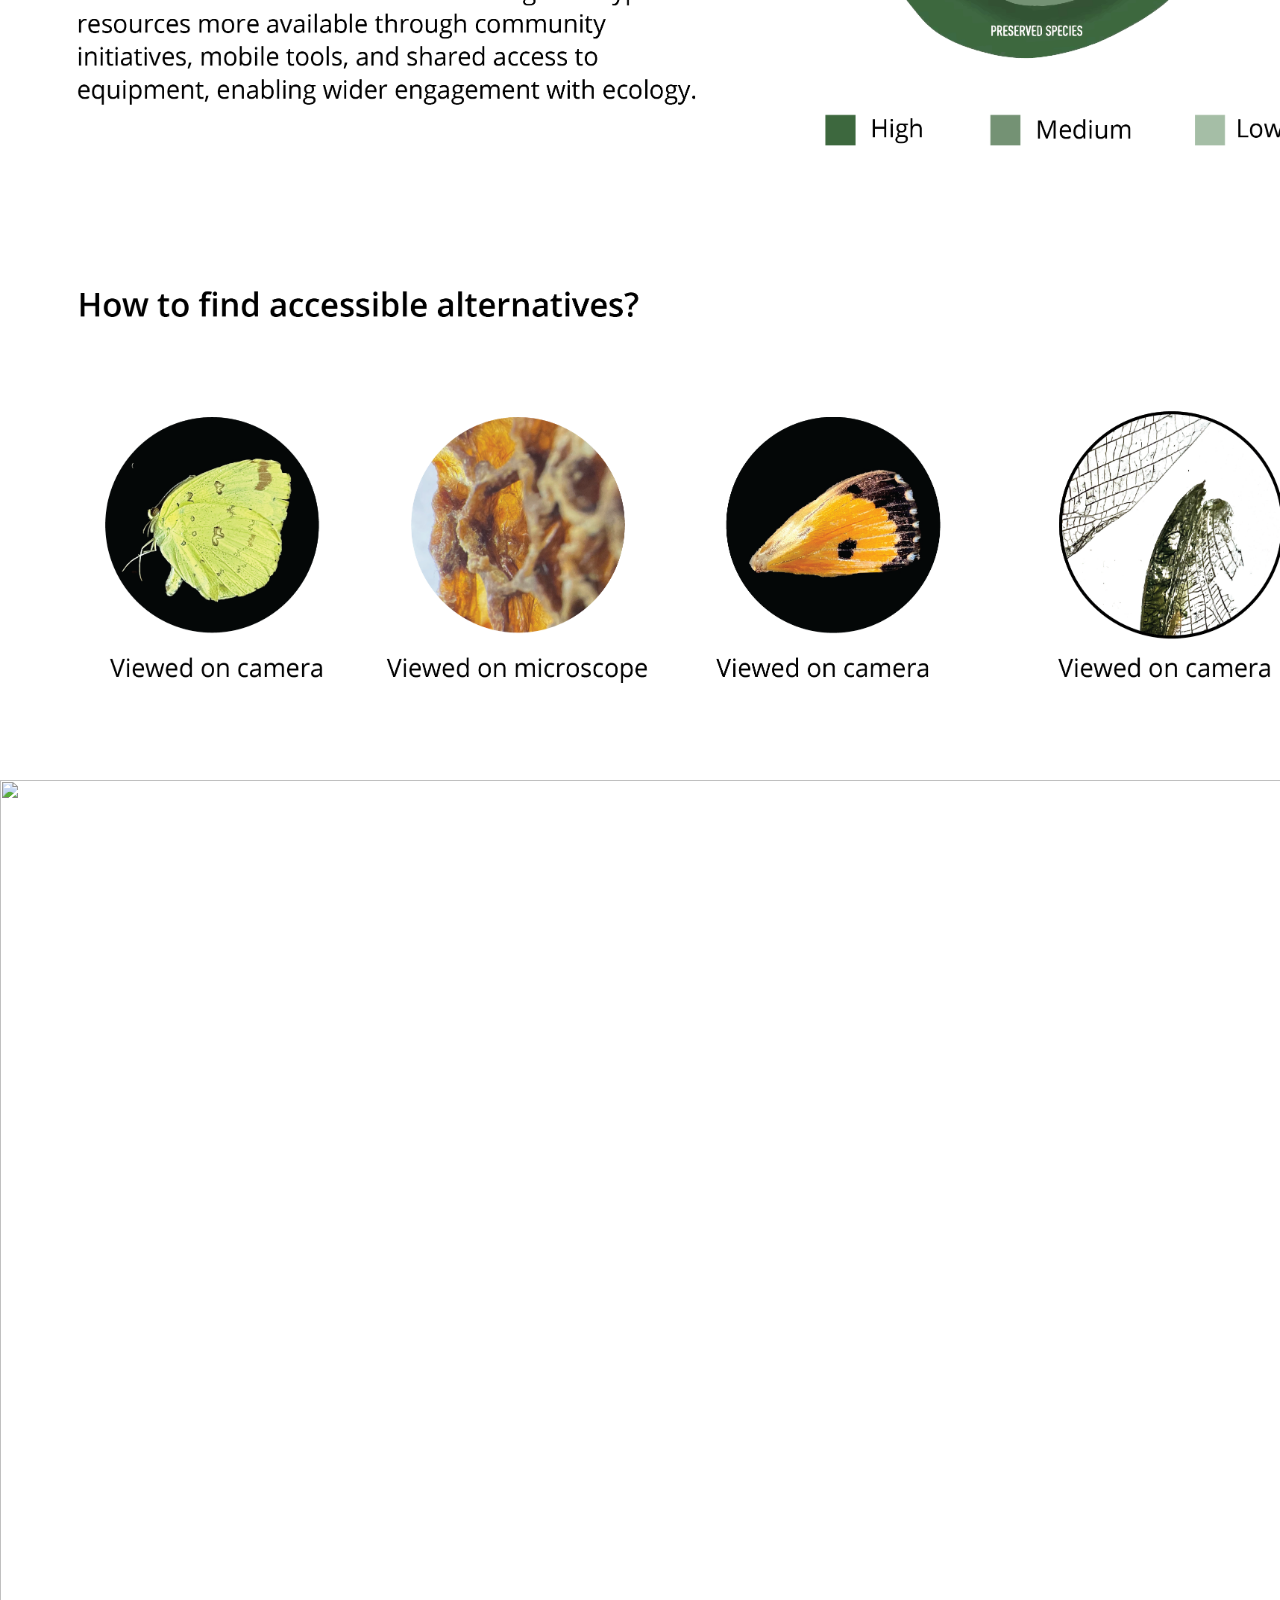
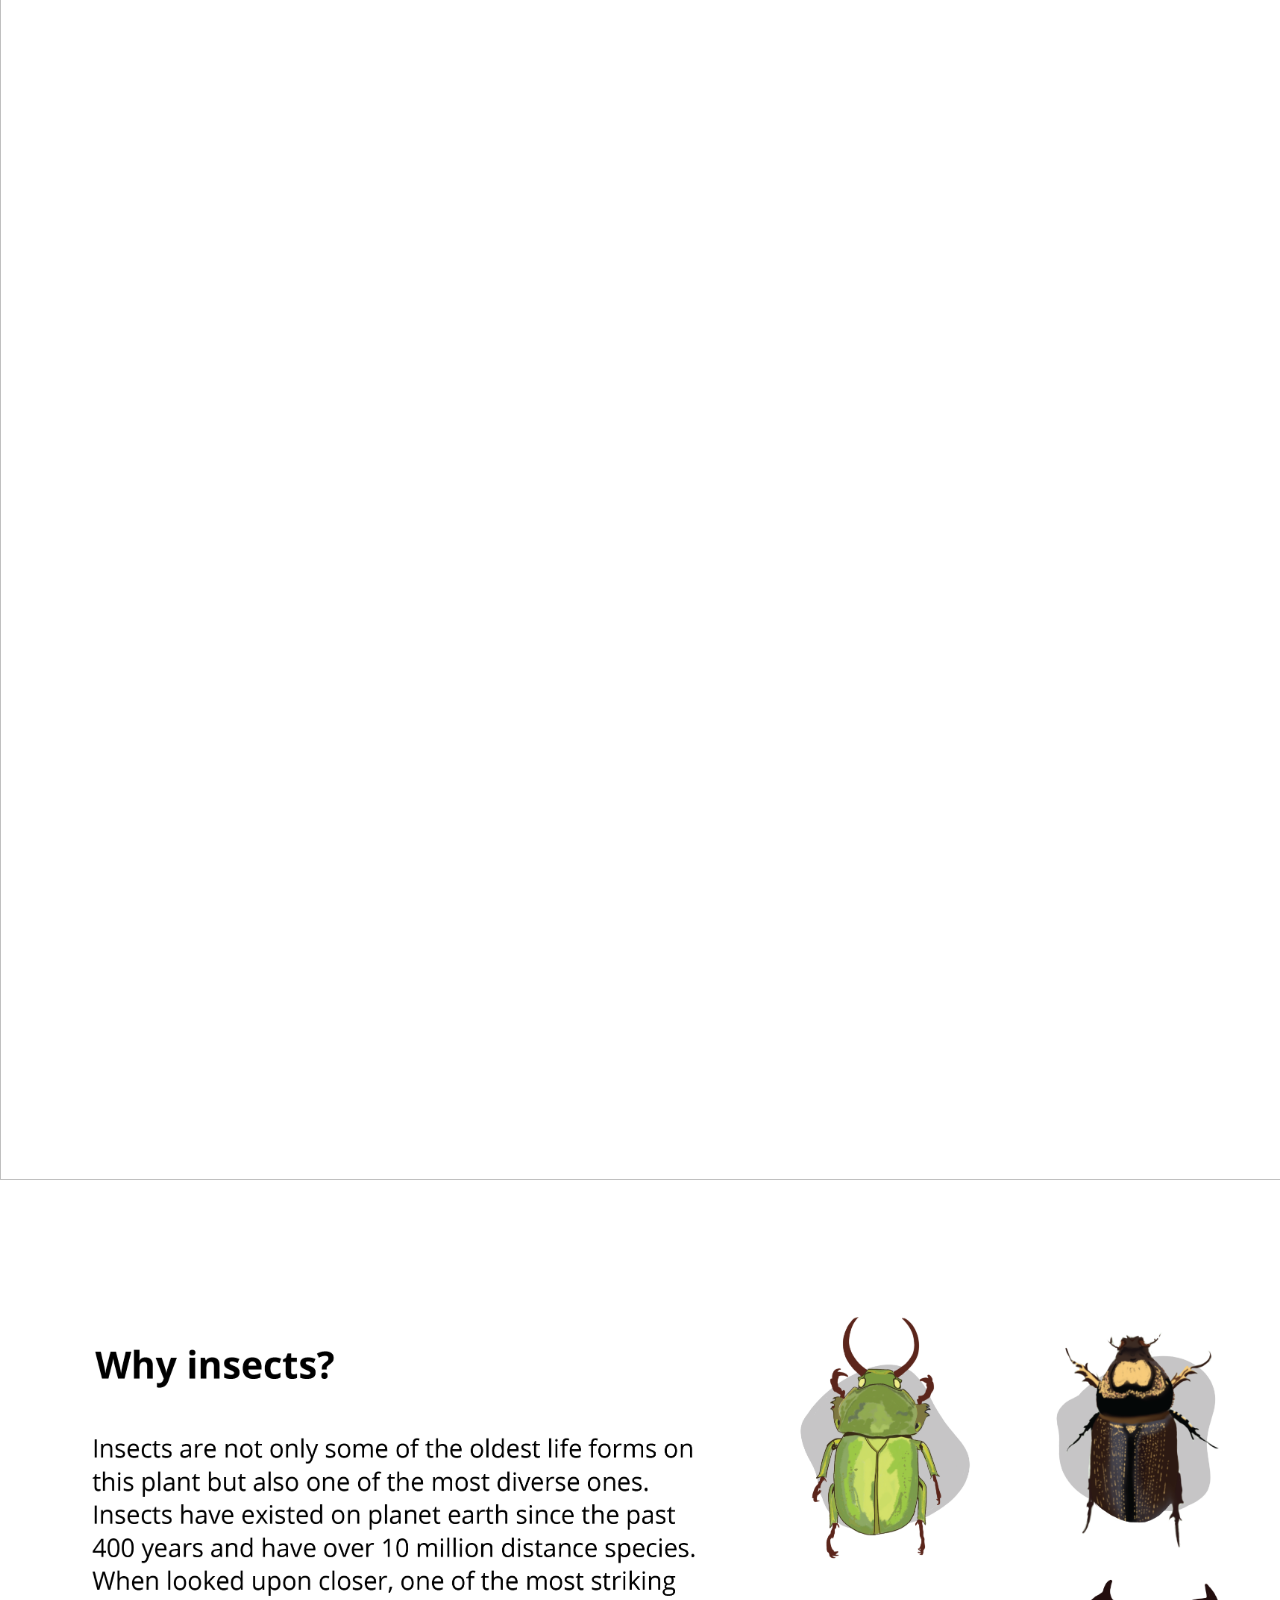
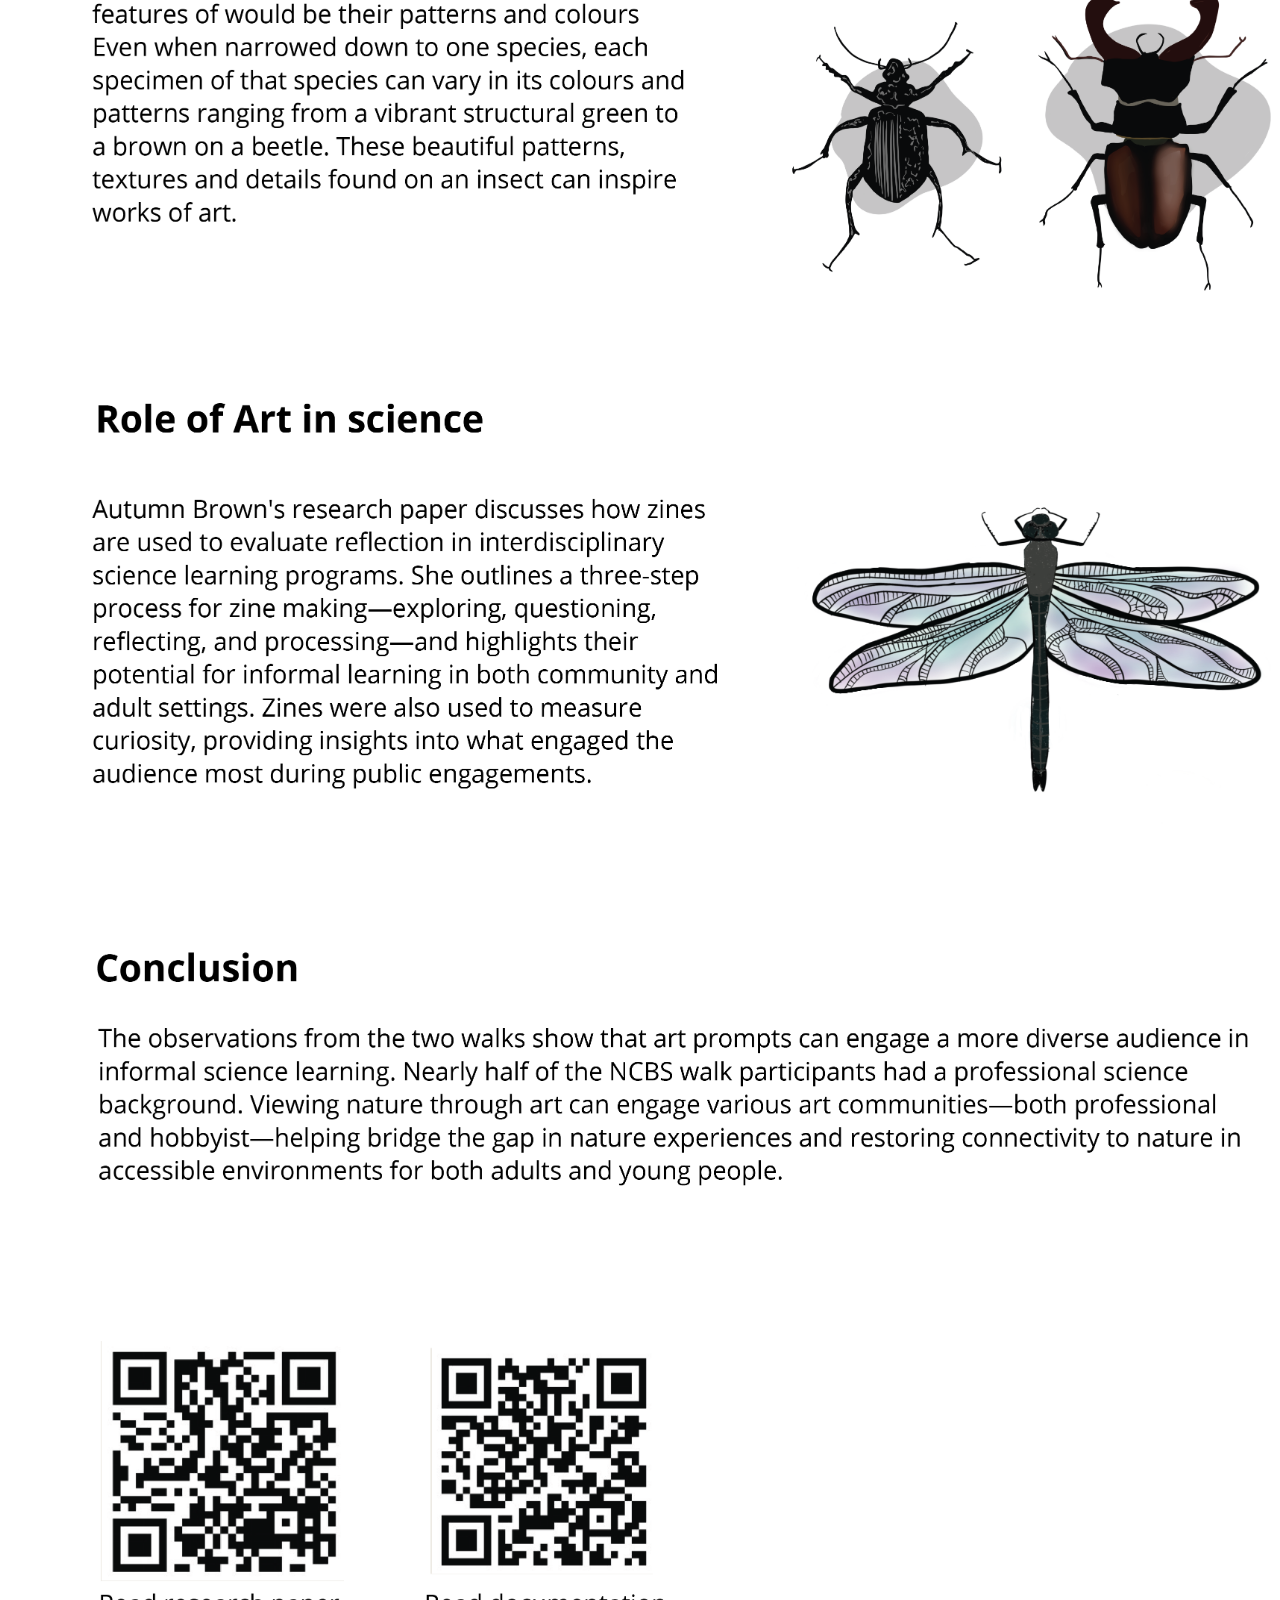
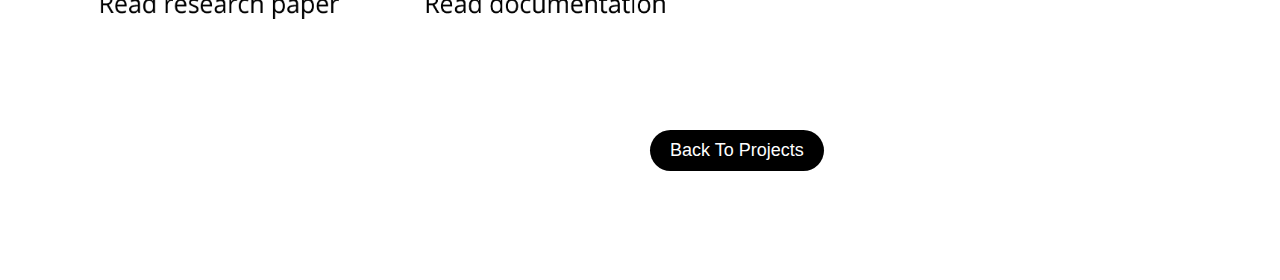
==== commit 9aba74b3: "Update ame.html" ====
--- a/ame.html
+++ b/ame.html
@@ -5,6 +5,7 @@
 	<meta name="viewport" content="width=device-width, initial-scale=1">
 	<title> Megha Kashyap-UX portfolio</title>
 	<link rel="stylesheet" type="text/css" href="style2.css">
+	<link rel="stylesheet" type="text/css" href="styleresponsive.css">
 </head>
 <body>
   
--- a/style2.css
+++ b/style2.css
@@ -107,7 +107,7 @@
 button.ill {
 	position: absolute;
 	top: 40px;
-	left: 670px;
+	left: 660px;
 }
 
 .ill:hover{
@@ -145,14 +145,14 @@
 button.ill2 {
 	position: absolute;
 	top: 40px;
-	left: 670px;
+	left: 660px;
 	background-color: #BC0404;
 }
 
 button.ill3 {
 	position: absolute;
 	top: 40px;
-	left: 670px;
+	left: 660px;
 	
 }
 
--- a/styleresponsive.css
+++ b/styleresponsive.css
@@ -0,0 +1,421 @@
+@media (max-width: 500px) {
+
+
+
+	body {
+		width: 100%;
+	}
+
+	#header {
+	height: 230px;
+	width: 500px;
+	position: absolute;
+	top: 0px;
+	left: 0px;
+	background-color: #ffffff;
+	}
+
+	button{
+	color: #ebebeb;
+	background-color: #000000;
+	font-family: sans-serif;
+	font-size: 16px;
+	font-weight: normal;
+	border-radius: 15px;
+	
+	padding: 10px 20px 10px 20px;
+    }
+
+	button.home {
+	position: absolute;
+	top: 20px;
+	left: 160px;
+	display: flex;
+	align-content: center;
+
+
+    }
+
+     button.res{
+	 position: absolute;
+	 top: 70px;
+	left: 145px;
+    }
+
+    button.res2{
+	 
+	 top: 70px;
+	left: 145px;
+    }
+
+
+    button.ill {
+	
+	top: 120px;
+	left: 115px; 
+    }
+
+    button.ill3 {
+	
+	top: 120px;
+	left: 115px; 
+    }
+
+
+    button.gd {
+	
+	top: 170px;
+	left: 127px;
+     } 
+
+     button.gd2 {
+	
+	top: 170px;
+	left: 127px;
+     } 
+
+    
+
+    button.resume {
+	display: none;
+    }
+
+
+
+
+
+
+
+   div.square1 {
+   	top: 230px;
+   	left: 0px;
+   	height: 580px;
+   	width: 500px;
+   }
+
+   p.news {
+   	top: 40px;
+   	left: 30px;
+   	font-size: 30px;
+
+   }
+
+   p.ndes {
+   	font-size: 0px;
+   	
+   }
+
+   img.n1 {
+   	top: 120px;
+   	left:  30px;
+   	height: 200px;
+   	width: 280px;
+   
+
+   }
+
+   img.n2 {
+   	top: 340px;
+   	left: 30px;
+   	height: 200px;
+   	width: 280px;
+   	
+   }
+
+   div.Publicengagements {
+   	top: 880px;
+   	height: 900px;
+
+   }
+
+   div.s1 {
+   	    position: absolute;
+		top: 10px;
+		height: 450px;
+		width: 380px;	
+		background-color: #CDDA8A;
+	    border-radius: 50px;
+	    left: 20px;
+   }
+
+   p.AME {
+   	 top: -10px;
+   	 left: 30px;
+
+
+   	}
+
+
+   	p.pdes{
+   		top: 60px;
+   		left: 30px;
+   		font-size: 13px;
+   	     
+   	}
+
+   	img.pe1 {
+
+   		top: 120px;
+   		left: 35px;
+   		 height: 180px;
+   	     width: 300px;
+
+   	}
+
+   	div.vsp {
+   		height: 400px;
+   		width: 500px;
+   		top: 1380px;
+   	}
+
+   	 div.s2 {
+   	 	position: absolute;
+		top: 10px;
+		height: 455px;
+		width: 380px;	
+		background-color: #def3ff;
+	    border-radius: 50px;
+	    left: 20px;
+
+   	 }
+   	 
+    p.achievement {
+    	top: 320px;
+    	left: 40px;
+    	font-size: 14px;
+    	line-height: 18px;
+
+    }
+
+    button.vp3 {
+    	top: 390px;
+
+	    left: 35px;
+	    font-size: 14px;
+	    padding: 7px 115px 7px 115px;
+
+    }
+
+    p.vsp {
+    	top: 10px;
+    	left: 30px;
+    	font-size: 23px;
+    	
+
+    }
+
+    .rep {
+    	top: 50px;
+    	left: 30px;
+    }
+
+    p.vdes {
+    	top: 60px;
+   		left: 33px;
+   		font-size: 12px;
+   		padding-right: 10px;
+   		line-height: 14px;
+    }
+
+    p.vachievement {
+    	top: 310px;
+    	left: 40px;
+    	font-size: 14px;
+    	line-height: 18px;
+    	padding-right : 10px;
+    }
+
+    img.vsp {
+    	top: 130px;
+   		left: 35px;
+   		 height: 180px;
+   	     width: 300px;
+    }
+
+    div.footer2 {
+    	
+    	 top: 1900px;
+	    width: 500px;
+	    height: 200px
+    }
+
+    button.vp4 {
+    	top: 390px;
+
+	    left: 35px;
+	    font-size: 14px;
+	    padding: 7px 115px 7px 115px;
+    }
+
+
+	    
+
+
+    p.l {
+
+	font-size: 14px;
+	
+	top: 20px;
+	left: 100px;
+	color: #000000;
+}
+
+    p.g {
+	font-size: 14px;
+	
+	top: 50px;
+	left: 100px;
+	
+}
+
+p.i {
+	font-size: 14px;
+	position: absolute;
+	top: 80px;
+	left: 100px;
+
+	
+}
+
+p.p {
+	font-size: 14px;
+	
+	top: 110px;
+	left: 100px;
+	
+}
+
+
+div.gdes {
+	top: 230px;
+	left: 0px;
+	height: 600px;
+	width: 500px;
+}
+
+div.s3 {
+	    position: absolute;
+		top: 80px;
+		height: 420px;
+		width: 380px;	
+		background-color: #ADBA7A;
+	    border-radius: 50px;
+	    left: 50px;
+}
+
+img.ds {
+	     top: 130px;
+   		 
+   		 left: 35px;
+   		 height: 145px;
+   	     width: 300px;
+       }  
+
+
+       p.ds {
+       	top: 10px;
+   		left: 30px;
+   		font-size: 35px;
+       } 
+
+       p.dsdes {
+       	top: 65px;
+   		left: 33px;
+   		font-size: 13px;
+   		padding-right: 10px;
+   		line-height: 14px;
+       }
+
+       p.dsorg {
+       	top: 300px;
+    	left: 35px;
+    	font-size: 13px;
+    	line-height: 18px;
+       }
+
+
+       button.vp7 {
+       	top: 350px;
+
+	    left: 35px;
+	    font-size: 14px;
+	    padding: 7px 115px 7px 115px;
+
+       }
+
+       div.footer5 {
+       	top: 800px;
+       	width: 500px;
+       	height: 200px;
+       }
+
+       div.ame {
+       	top: 230px;
+       	width: 500px;
+       	height: 2200px;
+       }
+
+       img.ame1 {
+       	top: 0px;
+	
+        height: 700px;
+	    width: 450px;
+
+       }
+
+       img.ame2 {
+       	top: 700px;
+	
+        height: 600px;
+	    width: 450px;
+
+       }
+
+       img.ame3 {
+       	top: 1300px;
+	
+        height: 700px;
+	    width: 450px;
+
+       }
+
+       button.btp1 {
+   	     top: 2050px;
+   	     left: 80px;
+   	     font-size: 14px;
+	      padding: 7px 110px 7px 110px;
+
+
+        }
+
+
+
+
+
+
+
+
+
+
+
+
+  
+
+
+
+
+
+
+
+
+
+
+
+
+
+
+   
+
+
+
+}